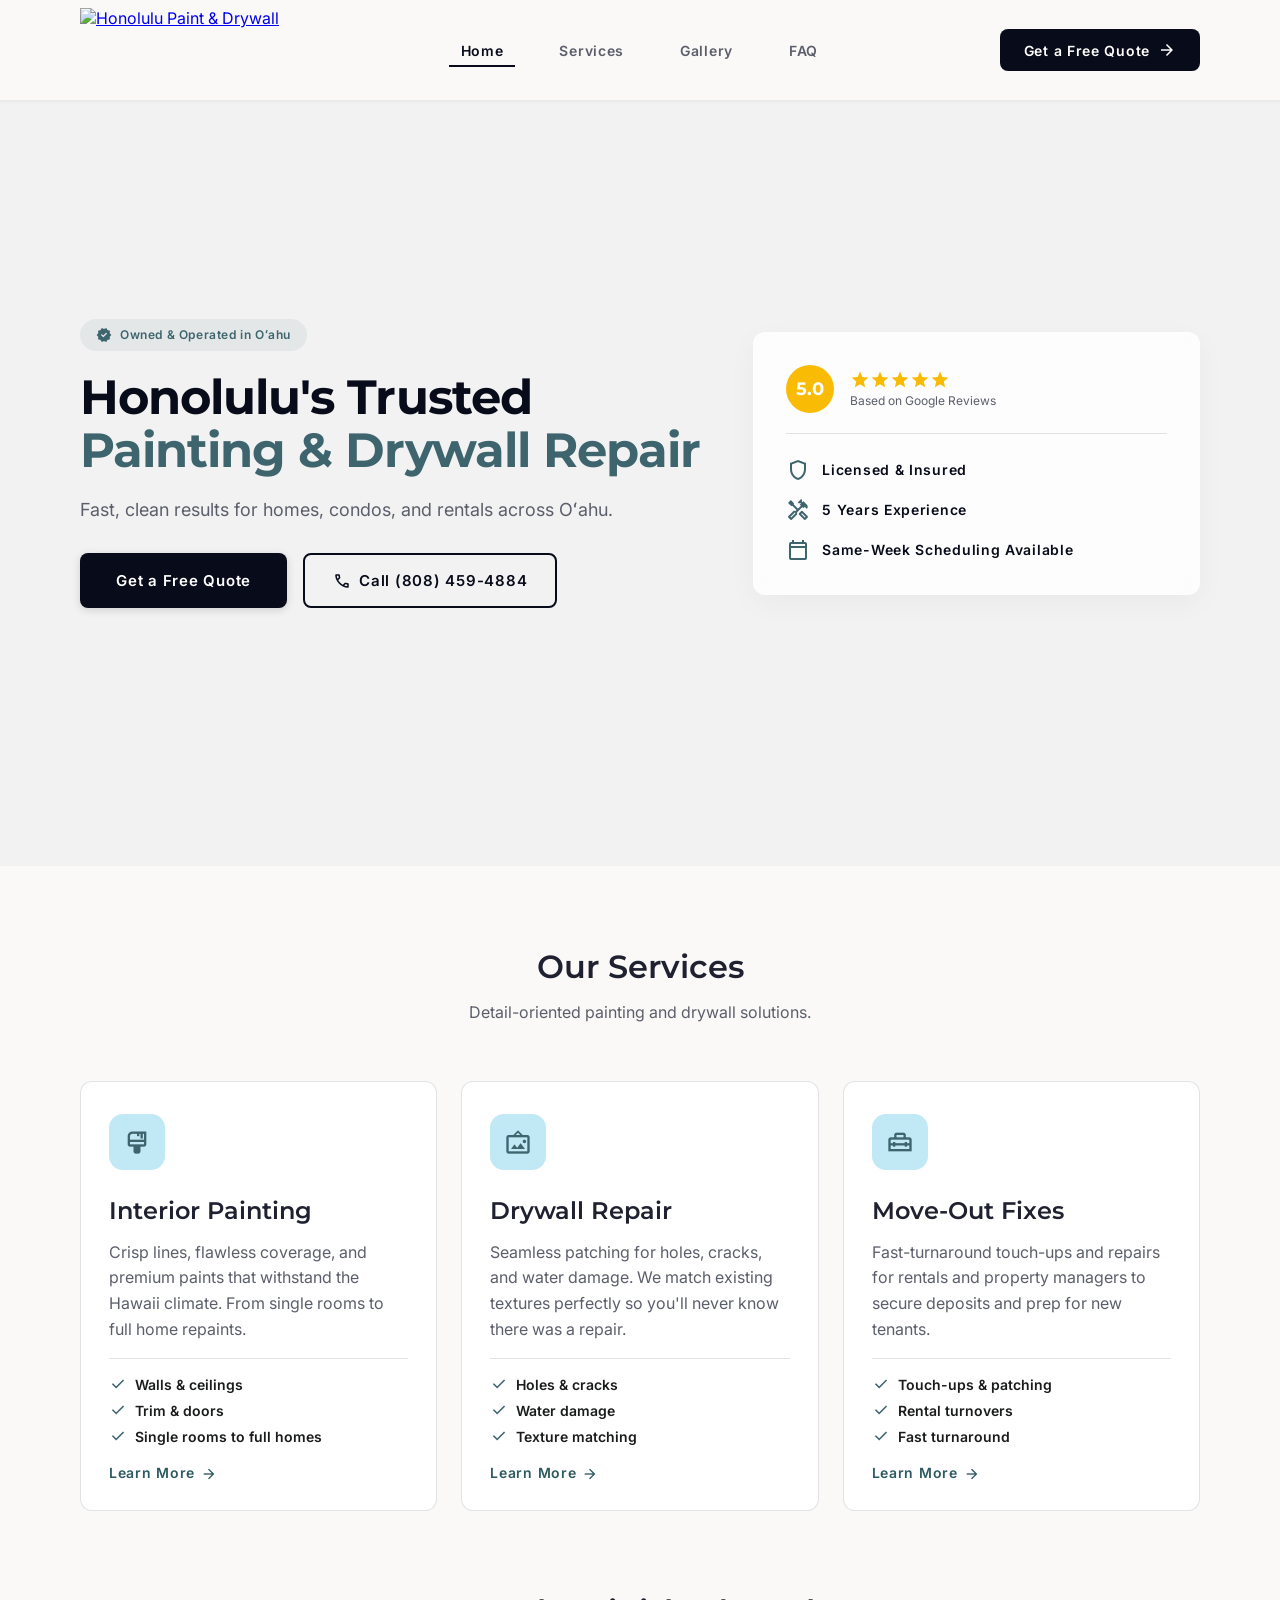
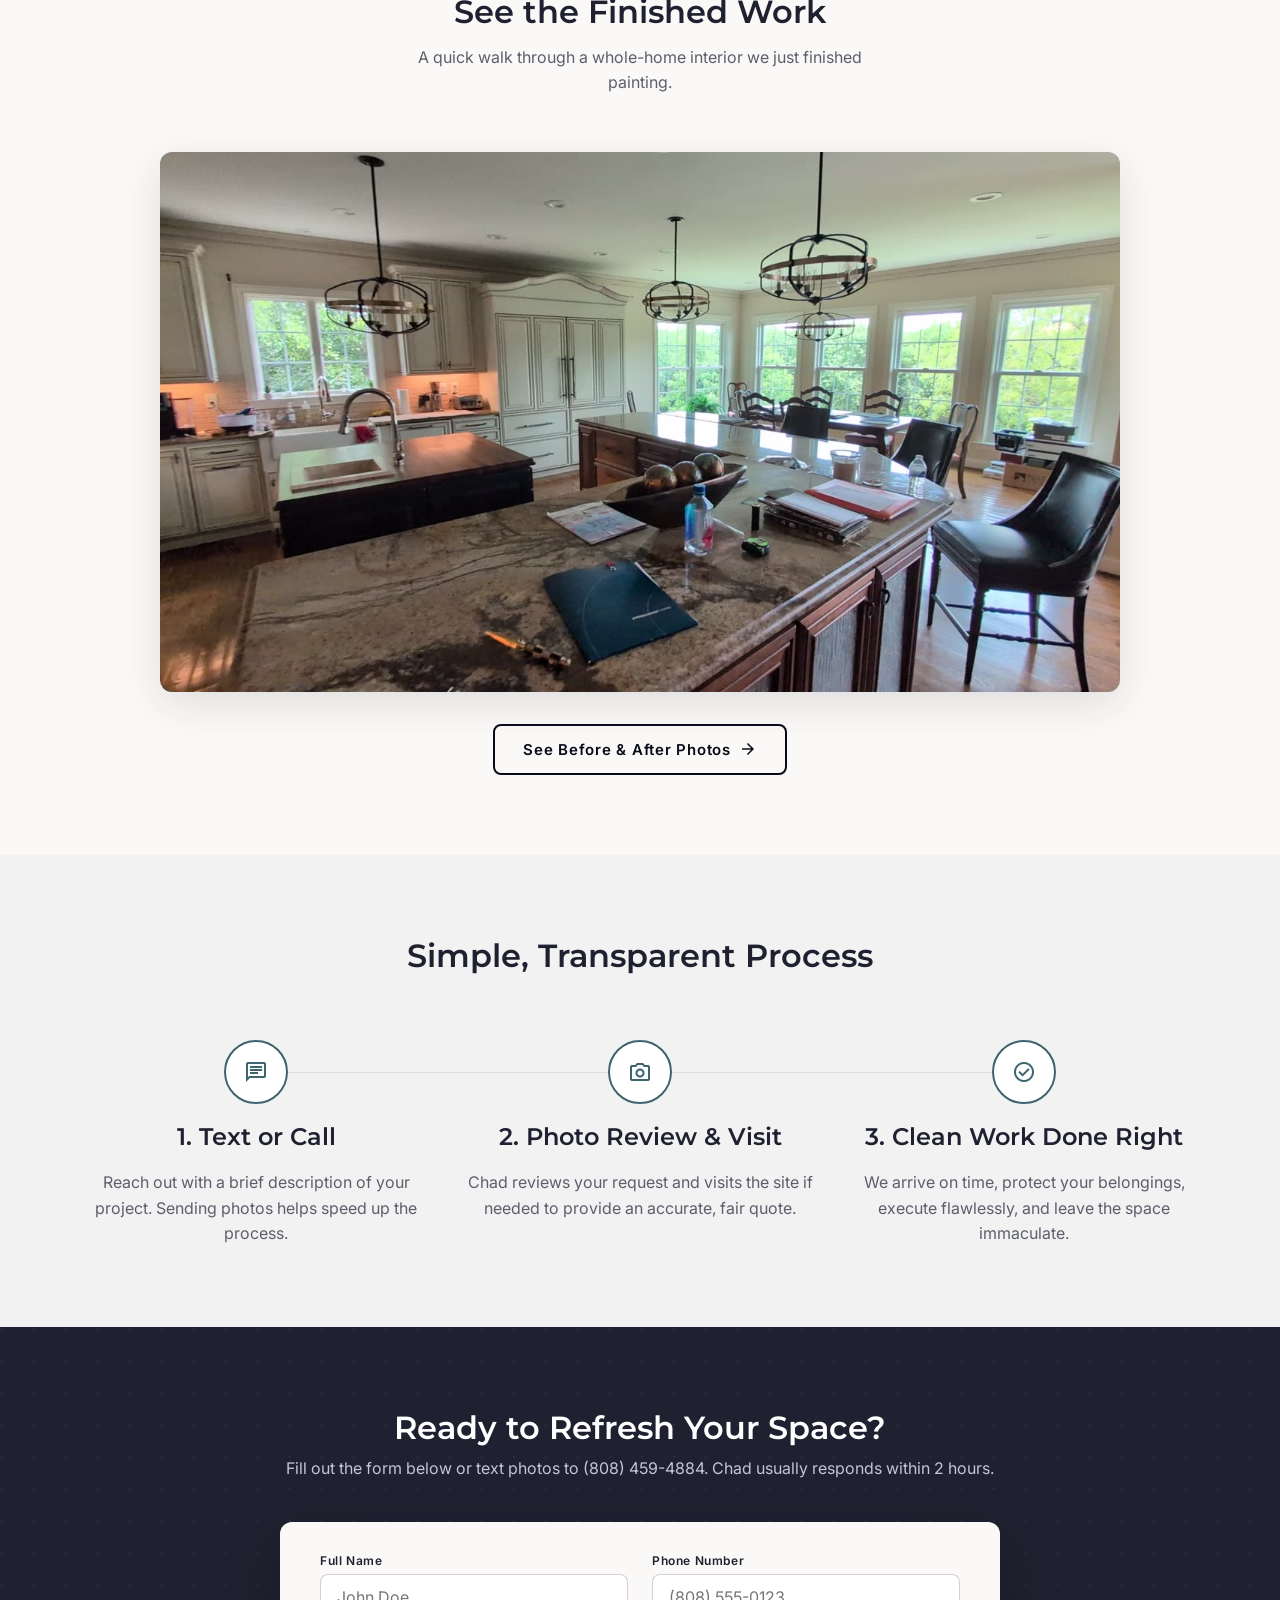
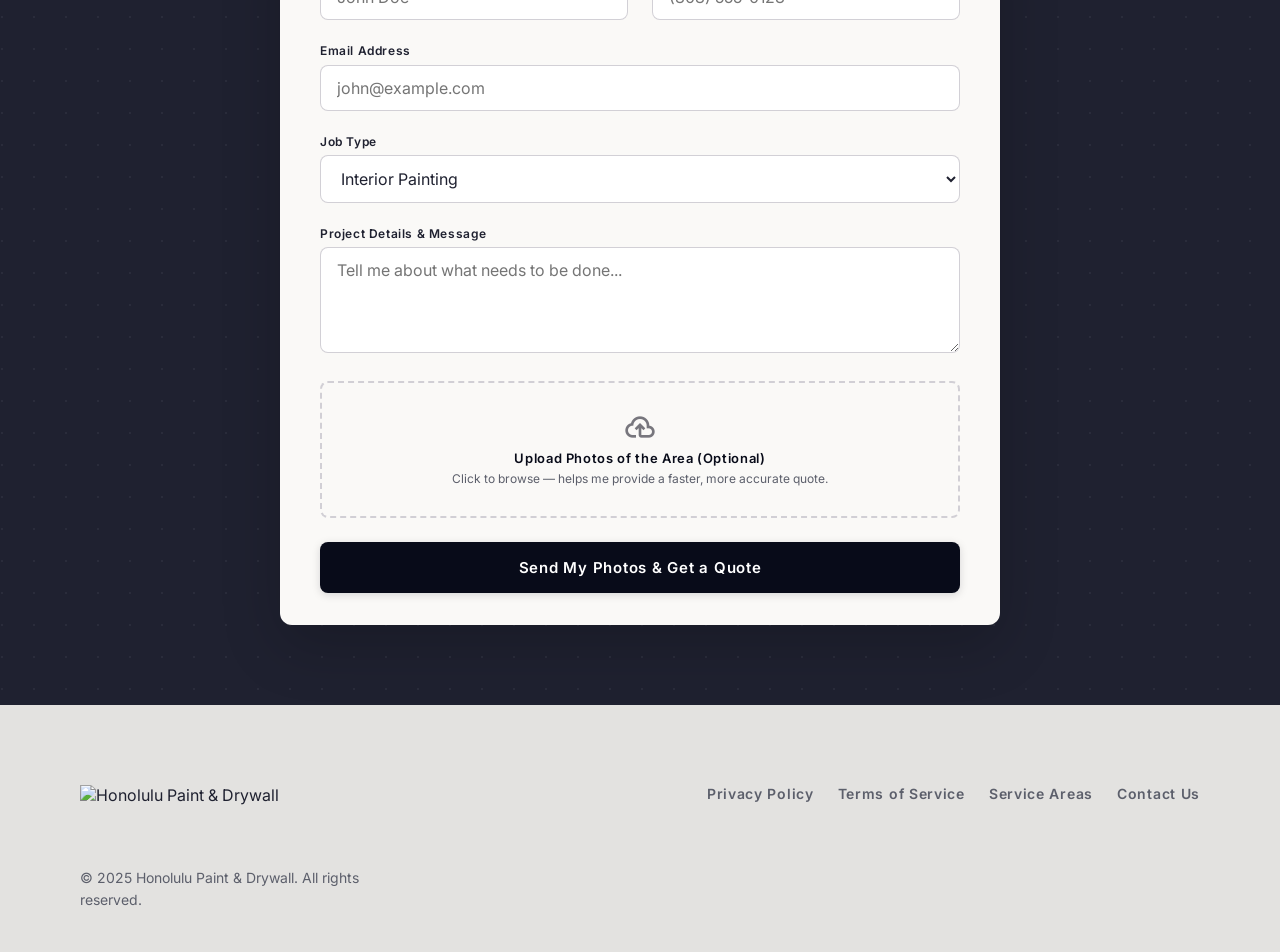
==== index.html @ e2a52655 "Redesign Services cards as icon cards with no photos Drop the photo area. Each card now leads with a" ====
<!DOCTYPE html>
<html lang="en">
<head>
  <meta charset="utf-8">
  <meta name="viewport" content="width=device-width, initial-scale=1.0">
  <title>Honolulu Paint &amp; Drywall – Oʻahu's Trusted Painter</title>
  <meta name="description" content="Fast, clean painting and drywall repair for homes, condos, and rentals across Oʻahu. Expert service by Chad Price.">
  <link rel="stylesheet" href="shared.css">
  <link rel="stylesheet" href="home.css">
  <link rel="preconnect" href="https://fonts.googleapis.com">
  <link rel="preconnect" href="https://fonts.gstatic.com" crossorigin>
  <link href="https://fonts.googleapis.com/css2?family=Inter:wght@400;600&family=Montserrat:wght@600;700&display=swap" rel="stylesheet">
  <link href="https://fonts.googleapis.com/css2?family=Material+Symbols+Outlined:wght,FILL@100..700,0..1&display=swap" rel="stylesheet">
</head>
<body>

<!-- NAV -->
<nav class="nav">
  <div class="nav-inner">
    <a href="index.html" class="nav-logo"><img src="https://lh3.googleusercontent.com/aida-public/[base64]" alt="Honolulu Paint & Drywall"></a>
    <div class="nav-links">
      <a href="index.html" class="active">Home</a>
      <a href="services.html">Services</a>
      <a href="gallery.html">Gallery</a>
      <a href="faq.html">FAQ</a>
    </div>
    <a href="#quote" class="nav-cta">Get a Free Quote <span class="material-symbols-outlined" style="font-size:18px">arrow_forward</span></a>
    <button class="nav-menu-btn" id="mobileMenuBtn" aria-label="Open menu">
      <span class="material-symbols-outlined">menu</span>
    </button>
  </div>
  <div class="mobile-menu" id="mobileMenu">
    <a href="index.html" class="active">Home</a>
    <a href="services.html">Services</a>
    <a href="gallery.html">Gallery</a>
    <a href="faq.html">FAQ</a>
    <a href="#quote" class="mobile-cta">Get a Free Quote</a>
  </div>
</nav>

<!-- HERO -->
<section class="hero" id="home">
  <div class="hero-bg">
    <div class="hero-img" style="background-image: url('https://lh3.googleusercontent.com/aida-public/[base64]');"></div>
    <div class="hero-overlay"></div>
  </div>
  <div class="container hero-inner">
    <div class="hero-content">
      <div class="hero-badge">
        <span class="material-symbols-outlined icon-fill" style="font-size:16px;color:var(--secondary)">verified</span>
        <span class="label-bold" style="font-size:12px;color:var(--secondary)">Owned &amp; Operated in Oʻahu</span>
      </div>
      <h1>Honolulu's Trusted <span style="color:var(--secondary)">Painting &amp; Drywall Repair</span></h1>
      <p class="hero-sub">Fast, clean results for homes, condos, and rentals across Oʻahu.</p>
      <div class="hero-actions">
        <a href="#quote" class="btn-primary" style="font-size:15px;padding:16px 36px">Get a Free Quote</a>
        <a href="tel:8084594884" class="btn-secondary" style="font-size:15px;padding:16px 28px">
          <span class="material-symbols-outlined" style="font-size:18px">call</span> Call (808) 459-4884
        </a>
      </div>
    </div>
    <div class="hero-trust-card">
      <div class="trust-rating">
        <div class="trust-score">5.0</div>
        <div>
          <div class="trust-stars">
            <span class="material-symbols-outlined icon-fill" style="font-size:20px;color:#FABB05">star</span>
            <span class="material-symbols-outlined icon-fill" style="font-size:20px;color:#FABB05">star</span>
            <span class="material-symbols-outlined icon-fill" style="font-size:20px;color:#FABB05">star</span>
            <span class="material-symbols-outlined icon-fill" style="font-size:20px;color:#FABB05">star</span>
            <span class="material-symbols-outlined icon-fill" style="font-size:20px;color:#FABB05">star</span>
          </div>
          <span class="caption" style="color:var(--text-muted)">Based on Google Reviews</span>
        </div>
      </div>
      <ul class="trust-list">
        <li><span class="material-symbols-outlined" style="color:var(--secondary)">shield</span> Licensed &amp; Insured</li>
        <li><span class="material-symbols-outlined" style="color:var(--secondary)">handyman</span> 5 Years Experience</li>
        <li><span class="material-symbols-outlined" style="color:var(--secondary)">calendar_today</span> Same-Week Scheduling Available</li>
      </ul>
    </div>
  </div>
</section>

<!-- MOBILE TRUST STRIP -->
<div class="trust-strip">
  <div class="trust-strip-item"><span class="material-symbols-outlined icon-fill" style="font-size:16px;color:#FABB05">star</span> 5-Star Reviews</div>
  <div class="trust-strip-item"><span class="material-symbols-outlined" style="font-size:16px">shield</span> Licensed &amp; Insured</div>
  <div class="trust-strip-item"><span class="material-symbols-outlined" style="font-size:16px">handyman</span> 5 Years Exp.</div>
  <div class="trust-strip-item"><span class="material-symbols-outlined" style="font-size:16px">calendar_today</span> Same-Week</div>
</div>

<!-- SERVICES -->
<section class="services-section" id="services">
  <div class="container">
    <div class="section-header">
      <h2 class="headline-md">Our Services</h2>
      <p class="body-md text-muted" style="max-width:480px;margin:0 auto">Detail-oriented painting and drywall solutions.</p>
    </div>
    <div class="services-grid">
      <div class="service-card">
        <div class="service-icon-badge"><span class="material-symbols-outlined" style="color:var(--secondary)">format_paint</span></div>
        <div class="service-body">
          <h3 class="headline-sm">Interior Painting</h3>
          <p class="body-md text-muted">Crisp lines, flawless coverage, and premium paints that withstand the Hawaii climate. From single rooms to full home repaints.</p>
          <ul class="service-list">
            <li><span class="material-symbols-outlined">check</span>Walls &amp; ceilings</li>
            <li><span class="material-symbols-outlined">check</span>Trim &amp; doors</li>
            <li><span class="material-symbols-outlined">check</span>Single rooms to full homes</li>
          </ul>
          <a href="services.html" class="service-link label-bold text-teal">Learn More <span class="material-symbols-outlined" style="font-size:16px">arrow_forward</span></a>
        </div>
      </div>
      <div class="service-card">
        <div class="service-icon-badge"><span class="material-symbols-outlined" style="color:var(--secondary)">wall_art</span></div>
        <div class="service-body">
          <h3 class="headline-sm">Drywall Repair</h3>
          <p class="body-md text-muted">Seamless patching for holes, cracks, and water damage. We match existing textures perfectly so you'll never know there was a repair.</p>
          <ul class="service-list">
            <li><span class="material-symbols-outlined">check</span>Holes &amp; cracks</li>
            <li><span class="material-symbols-outlined">check</span>Water damage</li>
            <li><span class="material-symbols-outlined">check</span>Texture matching</li>
          </ul>
          <a href="services.html" class="service-link label-bold text-teal">Learn More <span class="material-symbols-outlined" style="font-size:16px">arrow_forward</span></a>
        </div>
      </div>
      <div class="service-card">
        <div class="service-icon-badge"><span class="material-symbols-outlined" style="color:var(--secondary)">home_repair_service</span></div>
        <div class="service-body">
          <h3 class="headline-sm">Move-Out Fixes</h3>
          <p class="body-md text-muted">Fast-turnaround touch-ups and repairs for rentals and property managers to secure deposits and prep for new tenants.</p>
          <ul class="service-list">
            <li><span class="material-symbols-outlined">check</span>Touch-ups &amp; patching</li>
            <li><span class="material-symbols-outlined">check</span>Rental turnovers</li>
            <li><span class="material-symbols-outlined">check</span>Fast turnaround</li>
          </ul>
          <a href="services.html" class="service-link label-bold text-teal">Learn More <span class="material-symbols-outlined" style="font-size:16px">arrow_forward</span></a>
        </div>
      </div>
    </div>
  </div>
</section>

<!-- FINISHED WORK VIDEO -->
<section class="showcase-section">
  <div class="container">
    <div class="section-header">
      <h2 class="headline-md">See the Finished Work</h2>
      <p class="body-md text-muted" style="max-width:480px;margin:0 auto">A quick walk through a whole-home interior we just finished painting.</p>
    </div>
    <div class="showcase-video">
      <video src="videos/finished-interior.mp4" poster="videos/finished-interior-poster.jpg" autoplay muted loop playsinline preload="metadata" aria-label="Walkthrough of a finished interior paint job: kitchen, living room and coffered ceiling"></video>
    </div>
    <div class="showcase-cta">
      <a href="gallery.html" class="btn-secondary" style="font-size:15px;padding:14px 28px">See Before &amp; After Photos <span class="material-symbols-outlined" style="font-size:18px">arrow_forward</span></a>
    </div>
  </div>
</section>

<!-- HOW IT WORKS -->
<section class="process-section">
  <div class="container">
    <h2 class="headline-md" style="text-align:center;margin-bottom:64px">Simple, Transparent Process</h2>
    <div class="process-grid">
      <div class="process-line"></div>
      <div class="process-step">
        <div class="process-icon"><span class="material-symbols-outlined" style="font-size:24px">chat</span></div>
        <h3 class="headline-sm">1. Text or Call</h3>
        <p class="body-md text-muted">Reach out with a brief description of your project. Sending photos helps speed up the process.</p>
      </div>
      <div class="process-step">
        <div class="process-icon"><span class="material-symbols-outlined" style="font-size:24px">photo_camera</span></div>
        <h3 class="headline-sm">2. Photo Review &amp; Visit</h3>
        <p class="body-md text-muted">Chad reviews your request and visits the site if needed to provide an accurate, fair quote.</p>
      </div>
      <div class="process-step">
        <div class="process-icon"><span class="material-symbols-outlined" style="font-size:24px">check_circle</span></div>
        <h3 class="headline-sm">3. Clean Work Done Right</h3>
        <p class="body-md text-muted">We arrive on time, protect your belongings, execute flawlessly, and leave the space immaculate.</p>
      </div>
    </div>
  </div>
</section>


<!-- QUOTE FORM -->
<section class="quote-section" id="quote">
  <div class="quote-bg-dots"></div>
  <div class="container quote-inner">
    <div class="quote-header">
      <h2 class="headline-md" style="color:#fff">Ready to Refresh Your Space?</h2>
      <p class="body-md" style="color:var(--primary-fixed-dim);margin-top:8px">Fill out the form below or text photos to (808) 459-4884. Chad usually responds within 2 hours.</p>
    </div>
    <form class="quote-form">
      <div class="form-grid">
        <div class="form-field">
          <label class="label-bold" style="font-size:12px;color:var(--text-main);display:block;margin-bottom:6px">Full Name</label>
          <input type="text" placeholder="John Doe" class="form-input">
        </div>
        <div class="form-field">
          <label class="label-bold" style="font-size:12px;color:var(--text-main);display:block;margin-bottom:6px">Phone Number</label>
          <input type="tel" placeholder="(808) 555-0123" class="form-input">
        </div>
        <div class="form-field full-width">
          <label class="label-bold" style="font-size:12px;color:var(--text-main);display:block;margin-bottom:6px">Email Address</label>
          <input type="email" placeholder="john@example.com" class="form-input">
        </div>
        <div class="form-field full-width">
          <label class="label-bold" style="font-size:12px;color:var(--text-main);display:block;margin-bottom:6px">Job Type</label>
          <select class="form-input">
            <option>Interior Painting</option>
            <option>Drywall Repair</option>
            <option>Move-Out Touch Ups</option>
            <option>Other / Combination</option>
          </select>
        </div>
        <div class="form-field full-width">
          <label class="label-bold" style="font-size:12px;color:var(--text-main);display:block;margin-bottom:6px">Project Details &amp; Message</label>
          <textarea class="form-input" rows="4" placeholder="Tell me about what needs to be done..."></textarea>
        </div>
        <div class="form-field full-width upload-zone" id="uploadZone" onclick="document.getElementById('photoUpload').click()" style="cursor:pointer">
          <input type="file" id="photoUpload" name="photos" multiple accept="image/*" style="display:none" onchange="updateUploadLabel(this)">
          <span class="material-symbols-outlined" style="font-size:32px;color:var(--outline);display:block;margin-bottom:8px">cloud_upload</span>
          <span class="label-bold" style="font-size:13px;color:var(--primary);display:block" id="uploadLabel">Upload Photos of the Area (Optional)</span>
          <span class="caption text-muted" style="display:block;margin-top:4px">Click to browse — helps me provide a faster, more accurate quote.</span>
        </div>
        <div class="form-field full-width">
          <button type="submit" class="btn-primary" style="width:100%;justify-content:center;padding:16px;font-size:15px">
            Send My Photos &amp; Get a Quote
          </button>
        </div>
      </div>
    </form>
  </div>
</section>

<!-- FOOTER -->
<footer class="footer">
  <div class="footer-inner">
    <div class="footer-brand">
      <img src="https://lh3.googleusercontent.com/aida-public/[base64]" alt="Honolulu Paint & Drywall">
      <p class="footer-copy">© 2025 Honolulu Paint &amp; Drywall. All rights reserved.</p>
    </div>
    <div class="footer-links">
      <a href="#">Privacy Policy</a>
      <a href="#">Terms of Service</a>
      <a href="#">Service Areas</a>
      <a href="faq.html">Contact Us</a>
    </div>
  </div>
</footer>

<!-- MOBILE BOTTOM NAV -->
<nav class="mobile-bottom-nav">
  <a href="index.html" class="mobile-nav-item active">
    <span class="material-symbols-outlined icon-fill">home</span>
    <span>Home</span>
  </a>
  <a href="tel:8084594884" class="mobile-nav-item">
    <span class="material-symbols-outlined">call</span>
    <span>Call Now</span>
  </a>
  <a href="#quote" class="mobile-nav-item">
    <span class="material-symbols-outlined">request_quote</span>
    <span>Quote</span>
  </a>
  <a href="services.html" class="mobile-nav-item">
    <span class="material-symbols-outlined">menu</span>
    <span>Menu</span>
  </a>
</nav>
<div style="height:64px;display:none" class="mobile-spacer"></div>

<script src="nav.js"></script>
<script>
  if (window.innerWidth < 768) {
    document.querySelector('.mobile-spacer').style.display = 'block';
  }

  function updateUploadLabel(input) {
    const label = document.getElementById('uploadLabel');
    if (input.files.length === 1) {
      label.textContent = input.files[0].name;
    } else if (input.files.length > 1) {
      label.textContent = input.files.length + ' photos selected';
    }
  }

  document.querySelector('.quote-form').addEventListener('submit', function(e) {
    e.preventDefault();
    const name = this.querySelector('input[type="text"]').value.trim();
    if (!name) {
      this.querySelector('input[type="text"]').focus();
      return;
    }
    this.innerHTML = '<div style="text-align:center;padding:48px 24px"><span class="material-symbols-outlined icon-fill" style="font-size:56px;color:var(--secondary)">check_circle</span><h3 class="headline-sm" style="margin:20px 0 10px">Request Received!</h3><p class="body-md text-muted">Thanks ' + name.split(' ')[0] + '! Chad will reach out within 2 hours. You can also text photos to <strong>(808) 459-4884</strong> for a faster response.</p></div>';
  });
</script>
</body>
</html>
---- shared.css ----
/* ===== SHARED STYLES - Honolulu Paint & Drywall ===== */
@import url('https://fonts.googleapis.com/css2?family=Inter:wght@400;600&family=Montserrat:wght@600;700&display=swap');
@import url('https://fonts.googleapis.com/css2?family=Material+Symbols+Outlined:wght,FILL@100..700,0..1&display=swap');

:root {
  --primary: #080b19;
  --on-primary: #ffffff;
  --primary-container: #1f2130;
  --on-primary-container: #87889b;
  --inverse-primary: #c4c5d9;
  --primary-fixed: #e1e1f6;
  --primary-fixed-dim: #c4c5d9;
  --on-primary-fixed: #191b29;
  --on-primary-fixed-variant: #444656;

  --secondary: #3e646e;
  --on-secondary: #ffffff;
  --secondary-container: #c1e9f5;
  --on-secondary-container: #446a74;
  --secondary-fixed: #c1e9f5;
  --secondary-fixed-dim: #a5cdd8;
  --on-secondary-fixed: #001f26;
  --on-secondary-fixed-variant: #254c55;

  --tertiary: #110b00;
  --on-tertiary: #ffffff;
  --tertiary-container: #29210c;
  --on-tertiary-container: #95886c;
  --tertiary-fixed: #f1e1c0;
  --tertiary-fixed-dim: #d4c5a6;
  --on-tertiary-fixed: #221b07;
  --on-tertiary-fixed-variant: #50462e;

  --surface: #faf9f7;
  --surface-dim: #dadad8;
  --surface-bright: #faf9f7;
  --surface-container-lowest: #ffffff;
  --surface-container-low: #f4f3f1;
  --surface-container: #efeeec;
  --surface-container-high: #e9e8e6;
  --surface-container-highest: #e3e2e0;
  --surface-variant: #e3e2e0;
  --surface-warm: #F2F2F2;
  --surface-tint: #5c5d6f;
  --on-surface: #1a1c1b;
  --on-surface-variant: #46464c;
  --inverse-surface: #2f3130;
  --inverse-on-surface: #f1f1ef;

  --background: #faf9f7;
  --on-background: #1a1c1b;

  --outline: #77767d;
  --outline-variant: #c7c5cc;

  --error: #ba1a1a;
  --on-error: #ffffff;
  --error-container: #ffdad6;
  --on-error-container: #93000a;

  --accent-teal: #2D5A61;
  --text-main: #1F2130;
  --text-muted: #5C5F6B;

  /* Spacing */
  --margin-desktop: 40px;
  --margin-mobile: 16px;
  --container-max: 1200px;
  --gutter: 24px;
  --section-gap: 80px;
  --base: 8px;

  /* Border radius */
  --radius-sm: 0.125rem;
  --radius: 0.25rem;
  --radius-lg: 0.5rem;
  --radius-xl: 0.75rem;
}

* { box-sizing: border-box; margin: 0; padding: 0; }

body {
  font-family: 'Inter', sans-serif;
  background: var(--surface);
  color: var(--text-main);
  -webkit-font-smoothing: antialiased;
  overflow-x: hidden;
}

.material-symbols-outlined {
  font-family: 'Material Symbols Outlined';
  font-weight: normal;
  font-style: normal;
  font-size: 24px;
  line-height: 1;
  letter-spacing: normal;
  text-transform: none;
  display: inline-block;
  white-space: nowrap;
  word-wrap: normal;
  direction: ltr;
  font-variation-settings: 'FILL' 0, 'wght' 400, 'GRAD' 0, 'opsz' 24;
  -webkit-font-smoothing: antialiased;
}
.icon-fill { font-variation-settings: 'FILL' 1, 'wght' 400, 'GRAD' 0, 'opsz' 24; }

/* Typography */
.display-lg { font-family: 'Montserrat', sans-serif; font-size: 48px; font-weight: 700; line-height: 1.1; letter-spacing: -0.02em; }
.display-lg-mobile { font-family: 'Montserrat', sans-serif; font-size: 36px; font-weight: 700; line-height: 1.2; letter-spacing: -0.02em; }
.headline-md { font-family: 'Montserrat', sans-serif; font-size: 32px; font-weight: 600; line-height: 1.3; }
.headline-sm { font-family: 'Montserrat', sans-serif; font-size: 24px; font-weight: 600; line-height: 1.4; }
.body-lg { font-family: 'Inter', sans-serif; font-size: 18px; font-weight: 400; line-height: 1.6; }
.body-md { font-family: 'Inter', sans-serif; font-size: 16px; font-weight: 400; line-height: 1.6; }
.label-bold { font-family: 'Inter', sans-serif; font-size: 14px; font-weight: 600; line-height: 1.2; letter-spacing: 0.05em; }
.caption { font-family: 'Inter', sans-serif; font-size: 12px; font-weight: 400; line-height: 1.4; }

/* Layout */
.container { max-width: var(--container-max); margin: 0 auto; padding: 0 var(--margin-desktop); }
@media (max-width: 768px) { .container { padding: 0 var(--margin-mobile); } }

/* ===== NAVIGATION ===== */
.nav {
  background: rgba(250,249,247,0.95);
  backdrop-filter: blur(12px);
  -webkit-backdrop-filter: blur(12px);
  position: sticky;
  top: 0;
  width: 100%;
  border-bottom: 1px solid rgba(199,197,204,0.3);
  box-shadow: 0 1px 3px rgba(0,0,0,0.05);
  z-index: 50;
}
.nav-inner {
  display: flex;
  justify-content: space-between;
  align-items: center;
  max-width: var(--container-max);
  margin: 0 auto;
  padding: 0 var(--margin-desktop);
  height: 100px;
}
.nav-logo img { height: 84px; width: auto; object-fit: contain; display: block; }
.nav-links { display: flex; gap: 32px; align-items: center; }
.nav-links a {
  font-family: 'Inter', sans-serif; font-size: 14px; font-weight: 600;
  letter-spacing: 0.05em; text-decoration: none; color: var(--text-muted);
  padding: 8px 12px; transition: color 0.2s;
}
.nav-links a:hover { color: var(--primary); }
.nav-links a.active { color: var(--primary); border-bottom: 2px solid var(--primary); padding-bottom: 6px; }
.nav-cta {
  display: inline-flex; align-items: center; gap: 8px;
  background: var(--primary); color: var(--on-primary);
  font-family: 'Inter', sans-serif; font-size: 14px; font-weight: 600;
  letter-spacing: 0.05em; padding: 12px 24px; border-radius: var(--radius-lg);
  text-decoration: none; border: none; cursor: pointer; transition: opacity 0.2s;
}
.nav-cta:hover { opacity: 0.9; }
.nav-menu-btn { display: none; background: none; border: none; cursor: pointer; color: var(--primary); }
@media (max-width: 768px) {
  .nav-inner { padding: 0 var(--margin-mobile); }
  .nav-links { display: none; }
  .nav-cta { display: none; }
  .nav-menu-btn { display: block; }
}
.mobile-menu {
  display: none; flex-direction: column;
  background: var(--surface); border-top: 1px solid rgba(199,197,204,0.3);
  padding: 16px var(--margin-mobile);
}
.mobile-menu.open { display: flex; }
.mobile-menu a {
  font-family: 'Inter', sans-serif; font-size: 14px; font-weight: 600;
  letter-spacing: 0.05em; text-decoration: none; color: var(--text-muted);
  padding: 12px 0; border-bottom: 1px solid rgba(199,197,204,0.2);
}
.mobile-menu a.active { color: var(--primary); border-left: 4px solid var(--primary); padding-left: 12px; background: var(--surface-container-low); }
.mobile-menu .mobile-cta {
  margin-top: 16px; background: var(--primary); color: var(--on-primary);
  text-align: center; padding: 14px; border-radius: var(--radius-lg); font-weight: 600;
}

/* ===== FOOTER ===== */
.footer { background: var(--surface-container-highest); padding: var(--section-gap) 0 40px; }
.footer-inner {
  max-width: var(--container-max); margin: 0 auto;
  padding: 0 var(--margin-desktop);
  display: flex; justify-content: space-between; align-items: flex-start;
  gap: var(--gutter); flex-wrap: wrap;
}
.footer-brand img { height: 70px; object-fit: contain; display: block; margin-bottom: 12px; }
.footer-copy { font-family: 'Inter', sans-serif; font-size: 14px; color: var(--text-muted); max-width: 320px; line-height: 1.6; }
.footer-links { display: flex; flex-wrap: wrap; gap: 24px; align-items: center; }
.footer-links a {
  font-family: 'Inter', sans-serif; font-size: 14px; font-weight: 600;
  letter-spacing: 0.05em; color: var(--text-muted); text-decoration: none; transition: color 0.2s;
}
.footer-links a:hover { color: var(--primary); }
@media (max-width: 768px) {
  .footer-inner { flex-direction: column; align-items: center; padding: 0 var(--margin-mobile); text-align: center; }
  .footer-links { justify-content: center; }
}

/* ===== BUTTONS ===== */
.btn-primary {
  display: inline-flex; align-items: center; gap: 8px;
  background: var(--primary); color: var(--on-primary);
  font-family: 'Inter', sans-serif; font-size: 14px; font-weight: 600;
  letter-spacing: 0.05em; padding: 14px 32px; border-radius: var(--radius-lg);
  text-decoration: none; border: none; cursor: pointer; transition: opacity 0.2s;
  box-shadow: 0 2px 8px rgba(8,11,25,0.15);
}
.btn-primary:hover { opacity: 0.9; }
.btn-secondary {
  display: inline-flex; align-items: center; gap: 8px;
  background: transparent; color: var(--primary);
  font-family: 'Inter', sans-serif; font-size: 14px; font-weight: 600;
  letter-spacing: 0.05em; padding: 14px 32px; border-radius: var(--radius-lg);
  text-decoration: none; border: 2px solid var(--primary); cursor: pointer; transition: background 0.2s;
}
.btn-secondary:hover { background: rgba(8,11,25,0.05); }

/* Utilities */
.text-primary { color: var(--primary); }
.text-muted { color: var(--text-muted); }
.text-teal { color: var(--accent-teal); }
.text-white { color: #fff; }
---- home.css ----
/* ===== HOME PAGE STYLES ===== */

/* Hero */
.hero {
  position: relative;
  min-height: 85vh;
  display: flex;
  align-items: center;
  background: var(--surface-warm);
  overflow: hidden;
  padding: 40px 0 var(--section-gap);
}
.hero-bg { position: absolute; inset: 0; z-index: 0; }
.hero-img {
  width: 100%; height: 100%;
  background-size: cover; background-position: center;
  opacity: 0.4;
}
.hero-overlay {
  position: absolute; inset: 0;
  background: linear-gradient(to right, rgba(242,242,242,0.92) 40%, rgba(242,242,242,0.7) 65%, transparent 100%);
}
.hero-inner {
  position: relative; z-index: 1;
  display: grid;
  grid-template-columns: 7fr 5fr;
  gap: 48px;
  align-items: center;
}
.hero-content { display: flex; flex-direction: column; gap: 20px; }
.hero-badge {
  display: inline-flex; align-items: center; gap: 8px;
  background: rgba(62,100,110,0.08);
  padding: 8px 16px; border-radius: 999px;
  width: fit-content;
}
.hero-content h1 {
  font-family: 'Montserrat', sans-serif;
  font-size: 48px; font-weight: 700;
  line-height: 1.1; letter-spacing: -0.02em;
  color: var(--primary);
}
.hero-sub { font-size: 18px; color: var(--text-muted); max-width: 540px; line-height: 1.6; }
.hero-actions { display: flex; gap: 16px; flex-wrap: wrap; margin-top: 8px; }

.hero-trust-card {
  background: rgba(255,255,255,0.8);
  backdrop-filter: blur(12px);
  -webkit-backdrop-filter: blur(12px);
  border: 1px solid rgba(255,255,255,0.3);
  border-radius: var(--radius-xl);
  padding: 32px;
  box-shadow: 0 8px 30px rgba(0,0,0,0.04);
  display: flex; flex-direction: column; gap: 24px;
}
.trust-rating {
  display: flex; align-items: center; gap: 16px;
  padding-bottom: 20px;
  border-bottom: 1px solid rgba(199,197,204,0.5);
}
.trust-score {
  width: 48px; height: 48px;
  background: #FABB05;
  border-radius: 50%;
  display: flex; align-items: center; justify-content: center;
  color: #fff; font-weight: 700; font-size: 18px;
  font-family: 'Montserrat', sans-serif;
  flex-shrink: 0;
}
.trust-stars { display: flex; }
.trust-list { list-style: none; display: flex; flex-direction: column; gap: 16px; }
.trust-list li {
  display: flex; align-items: center; gap: 12px;
  font-family: 'Inter', sans-serif; font-size: 14px; font-weight: 600;
  letter-spacing: 0.05em; color: var(--primary);
}

/* Trust Strip (mobile) */
.trust-strip {
  display: none;
  background: var(--primary); color: var(--on-primary);
  padding: 14px var(--margin-mobile);
  overflow-x: auto; gap: 32px;
  white-space: nowrap;
}
.trust-strip-item {
  display: inline-flex; align-items: center; gap: 8px;
  font-family: 'Inter', sans-serif; font-size: 12px; font-weight: 600;
  letter-spacing: 0.05em; flex-shrink: 0;
}

/* Services */
.services-section { padding: var(--section-gap) 0; background: var(--surface); }
.section-header { text-align: center; margin-bottom: 56px; }
.section-header h2 { margin-bottom: 12px; }
.services-grid {
  display: grid;
  grid-template-columns: repeat(3, 1fr);
  gap: var(--gutter);
}
.service-card {
  background: var(--surface-container-lowest);
  border: 1px solid rgba(199,197,204,0.5);
  border-radius: var(--radius-xl);
  overflow: hidden;
  display: flex; flex-direction: column;
  padding: 32px 28px 28px;
  transition: box-shadow 0.3s, border-color 0.3s, transform 0.3s;
  position: relative;
}
.service-card::before {
  content: ''; position: absolute; top: 0; left: 0; right: 0; height: 4px;
  background: var(--secondary);
  transform: scaleX(0); transform-origin: left;
  transition: transform 0.35s;
}
.service-card:hover {
  box-shadow: 0 8px 28px rgba(8,11,25,0.08);
  border-color: rgba(8,11,25,0.15);
  transform: translateY(-2px);
}
.service-card:hover::before { transform: scaleX(1); }
.service-icon-badge {
  width: 56px; height: 56px;
  background: var(--secondary-container);
  border-radius: 14px;
  display: flex; align-items: center; justify-content: center;
}
.service-icon-badge .material-symbols-outlined { font-size: 28px; }
.service-body { padding-top: 24px; display: flex; flex-direction: column; flex-grow: 1; gap: 12px; }
.service-list {
  list-style: none; margin: 4px 0 0; padding: 16px 0 0;
  border-top: 1px solid rgba(199,197,204,0.5);
  display: flex; flex-direction: column; gap: 8px;
}
.service-list li {
  display: flex; align-items: center; gap: 8px;
  font-family: 'Inter', sans-serif; font-size: 14px; font-weight: 600;
  color: var(--on-surface);
}
.service-list .material-symbols-outlined { font-size: 18px; color: var(--secondary); }
.service-link {
  display: inline-flex; align-items: center; gap: 6px;
  text-decoration: none; margin-top: auto; padding-top: 8px;
  transition: color 0.2s;
}
.service-link:hover { color: var(--primary); }

/* Process */
.process-section { padding: var(--section-gap) 0; background: var(--surface-warm); }
.process-grid {
  display: grid;
  grid-template-columns: repeat(3, 1fr);
  gap: 32px;
  position: relative;
}
.process-line {
  display: none;
  position: absolute;
  top: 32px; left: 16%; right: 16%;
  height: 1px; background: rgba(199,197,204,0.5);
  z-index: 0;
}
.process-step {
  display: flex; flex-direction: column; align-items: center;
  text-align: center; gap: 16px;
  position: relative; z-index: 1;
}
.process-icon {
  width: 64px; height: 64px;
  background: var(--surface-container-lowest);
  border: 2px solid var(--secondary);
  color: var(--secondary);
  border-radius: 50%;
  display: flex; align-items: center; justify-content: center;
  transition: background 0.2s, color 0.2s;
}
.process-step:hover .process-icon {
  background: var(--secondary); color: #fff;
}

/* About */
.about-section { padding: var(--section-gap) 0; background: var(--surface); }
.about-card {
  background: var(--surface-container-low);
  border-radius: 20px;
  overflow: hidden;
  box-shadow: 0 2px 12px rgba(8,11,25,0.04);
  display: flex;
}
.about-img { width: 40%; flex-shrink: 0; }
.about-img img { width: 100%; height: 100%; object-fit: cover; object-position: top; display: block; }
.about-body { padding: 48px 56px; display: flex; flex-direction: column; justify-content: center; }
.about-eyebrow {
  display: inline-block;
  background: rgba(62,100,110,0.1);
  color: var(--secondary);
  padding: 4px 12px; border-radius: var(--radius);
  font-size: 12px;
}

/* Quote Section */
.quote-section {
  padding: var(--section-gap) 0;
  background: var(--primary-container);
  position: relative; overflow: hidden;
}
.quote-bg-dots {
  position: absolute; inset: 0;
  background-image: radial-gradient(circle at 2px 2px, rgba(255,255,255,0.05) 1px, transparent 0);
  background-size: 32px 32px;
  pointer-events: none;
}
.quote-inner { position: relative; z-index: 1; max-width: 800px; margin: 0 auto; }
.quote-header { text-align: center; margin-bottom: 40px; }
.quote-form {
  background: var(--surface);
  border-radius: var(--radius-xl);
  padding: 32px 40px;
  box-shadow: 0 20px 60px rgba(0,0,0,0.2);
}
.form-grid {
  display: grid;
  grid-template-columns: 1fr 1fr;
  gap: 24px;
}
.form-field.full-width { grid-column: 1 / -1; }
.form-input {
  width: 100%;
  font-family: 'Inter', sans-serif; font-size: 16px;
  background: var(--surface-container-lowest);
  border: 1px solid rgba(199,197,204,0.8);
  border-radius: var(--radius-lg);
  padding: 12px 16px;
  outline: none;
  transition: border-color 0.2s, box-shadow 0.2s;
  color: var(--text-main);
}
.form-input:focus {
  border-color: var(--secondary);
  box-shadow: 0 0 0 3px rgba(62,100,110,0.12);
}
.upload-zone {
  border: 2px dashed rgba(199,197,204,0.8);
  border-radius: var(--radius-lg);
  padding: 28px;
  text-align: center;
  cursor: pointer;
  transition: background 0.2s;
}
.upload-zone:hover { background: var(--surface-warm); }

/* Mobile Bottom Nav */
.mobile-bottom-nav {
  display: none;
  position: fixed; bottom: 0; left: 0; right: 0;
  z-index: 50;
  background: var(--surface);
  border-top: 1px solid rgba(199,197,204,0.5);
  box-shadow: 0 -4px 10px rgba(31,33,48,0.05);
}
.mobile-nav-item {
  display: flex; flex-direction: column; align-items: center; justify-content: center;
  flex: 1; padding: 10px 0; gap: 2px;
  text-decoration: none;
  font-family: 'Inter', sans-serif; font-size: 11px; font-weight: 400;
  color: var(--on-surface-variant);
  transition: color 0.15s, background 0.15s;
}
.mobile-nav-item.active { color: var(--primary); font-weight: 600; }
.mobile-nav-item:active { background: var(--surface-container-high); }

/* Finished work video */
.showcase-section { padding: 0 0 var(--section-gap); background: var(--surface); }
.showcase-video {
  max-width: 960px; margin: 0 auto;
  border-radius: var(--radius-xl, 16px);
  overflow: hidden;
  box-shadow: 0 12px 40px rgba(31,33,48,0.12);
  background: var(--surface-container);
  aspect-ratio: 16 / 9;
}
.showcase-video video { width: 100%; height: 100%; object-fit: cover; display: block; }
.showcase-cta { display: flex; justify-content: center; margin-top: 32px; }

/* Responsive */
@media (max-width: 1024px) {
  .hero-inner { grid-template-columns: 1fr; }
  .hero-trust-card { display: none; }
  .hero-content h1 { font-size: 36px; }
  .hero-overlay { background: linear-gradient(to bottom, rgba(242,242,242,0.92), rgba(242,242,242,0.85)); }
  .services-grid { grid-template-columns: 1fr; }
  .process-grid { grid-template-columns: 1fr; }
  .about-card { flex-direction: column; }
  .about-img { width: 100%; height: 300px; }
  .about-body { padding: 32px 24px; }
}
@media (max-width: 768px) {
  .hero { min-height: auto; padding: 48px 0 56px; }
  .hero-actions { flex-direction: column; }
  .hero-actions a { justify-content: center; }
  .trust-strip { display: flex; }
  .form-grid { grid-template-columns: 1fr; }
  .quote-form { padding: 24px 20px; }
  .mobile-bottom-nav { display: flex; }
  .process-line { display: block; }
  .process-grid { grid-template-columns: repeat(3,1fr); }
}
@media (min-width: 1025px) {
  .process-line { display: block; }
}
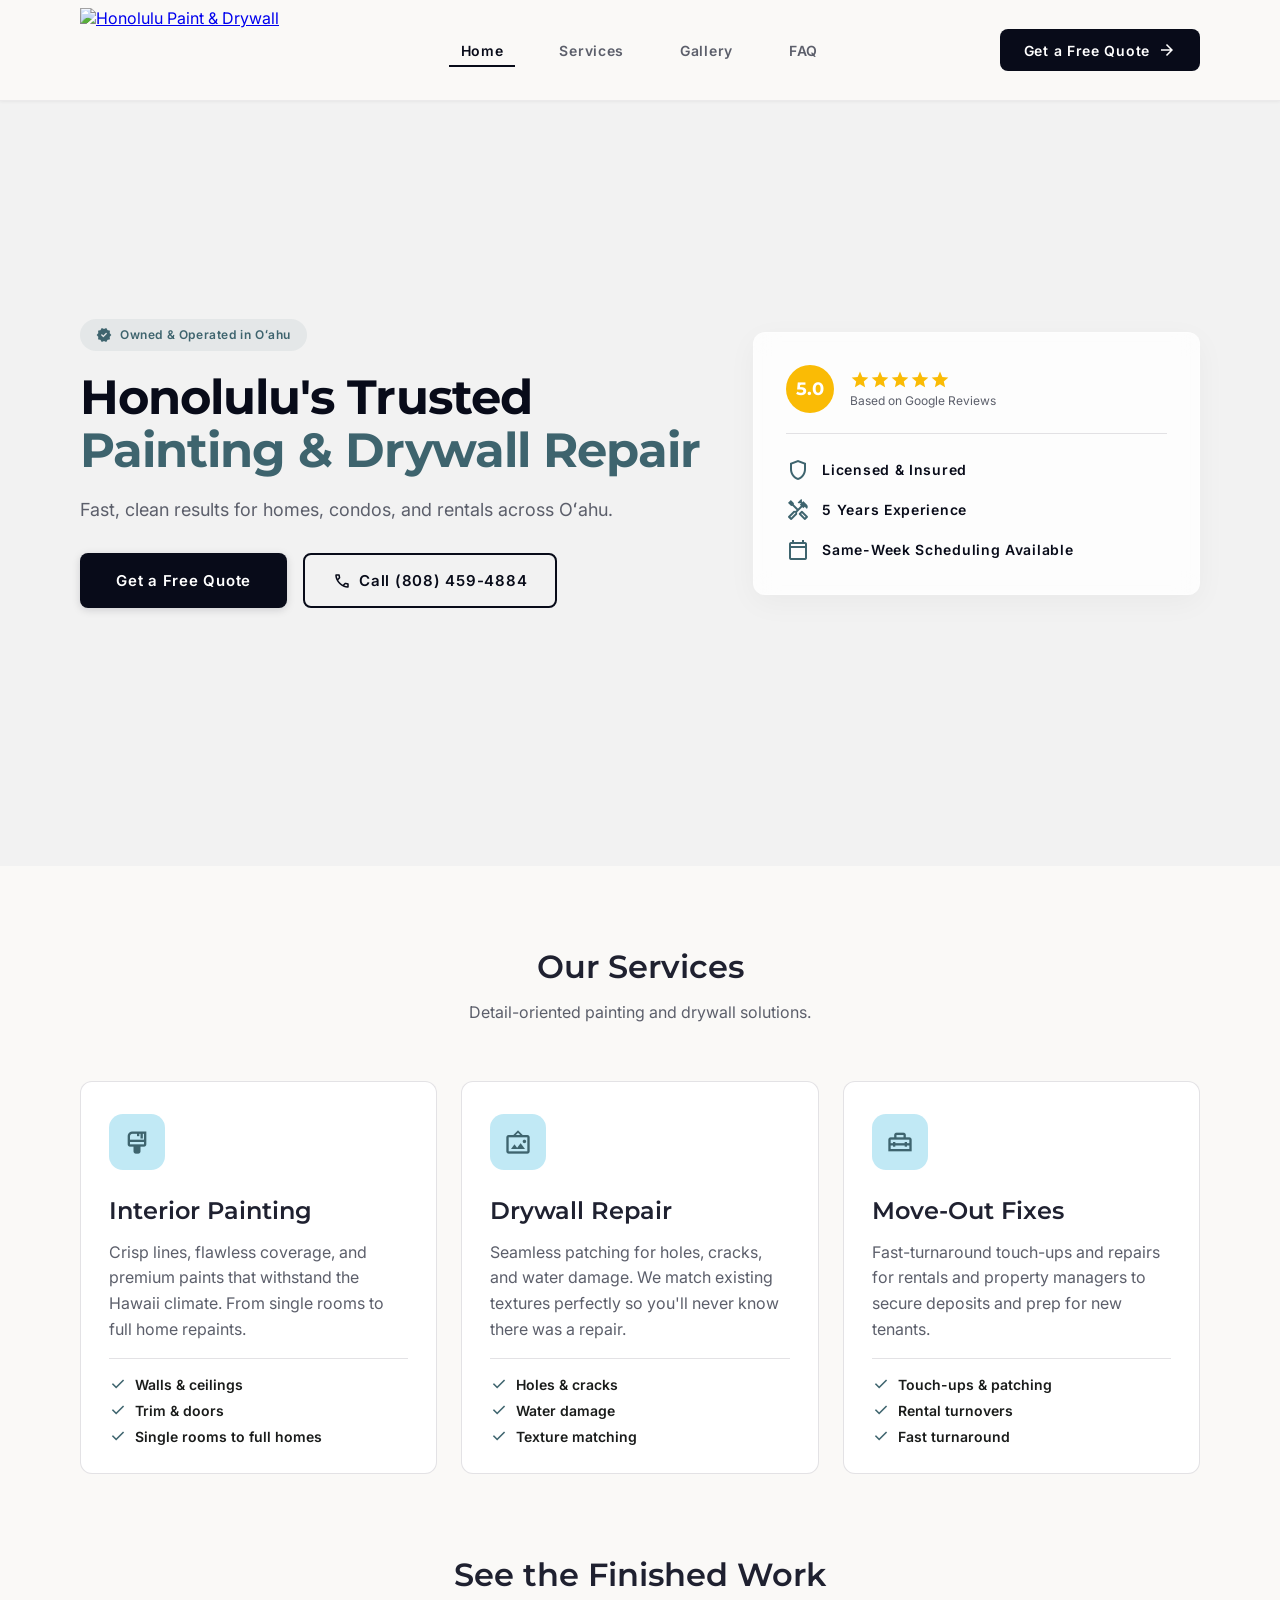
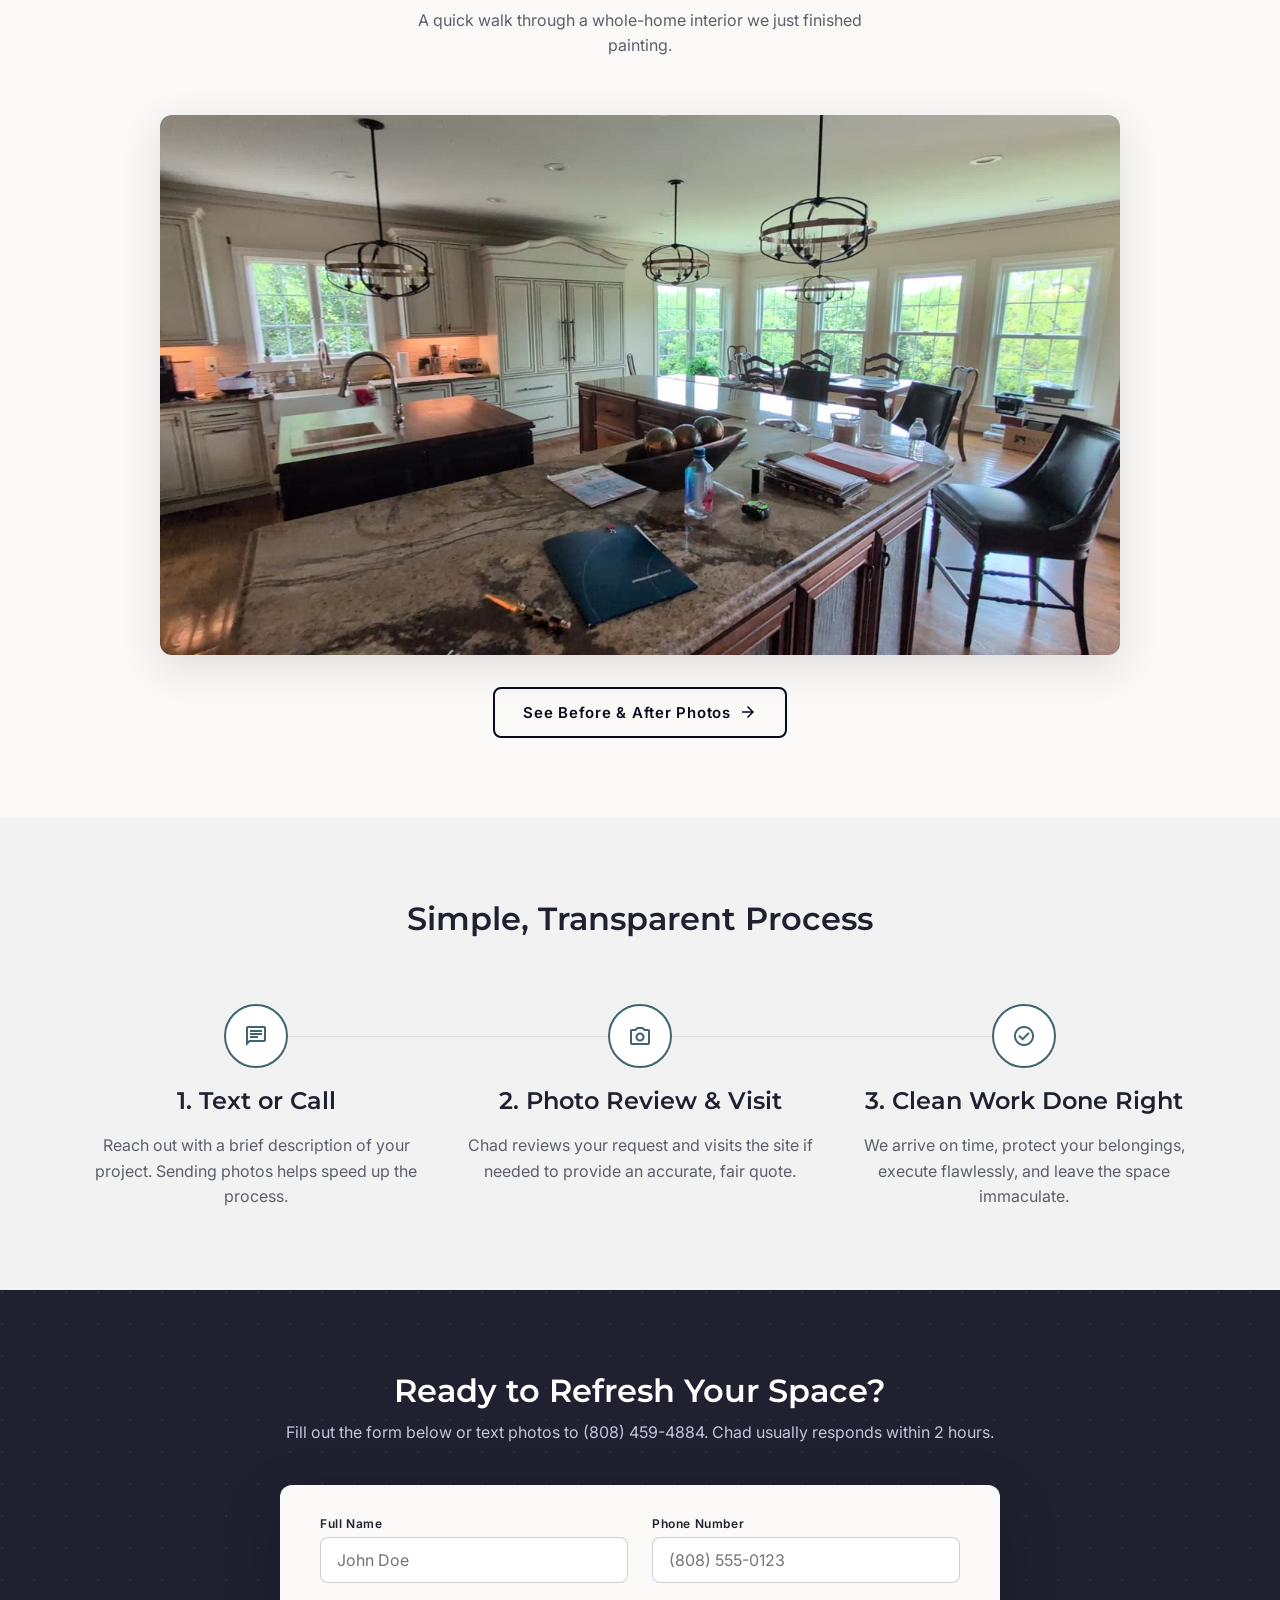
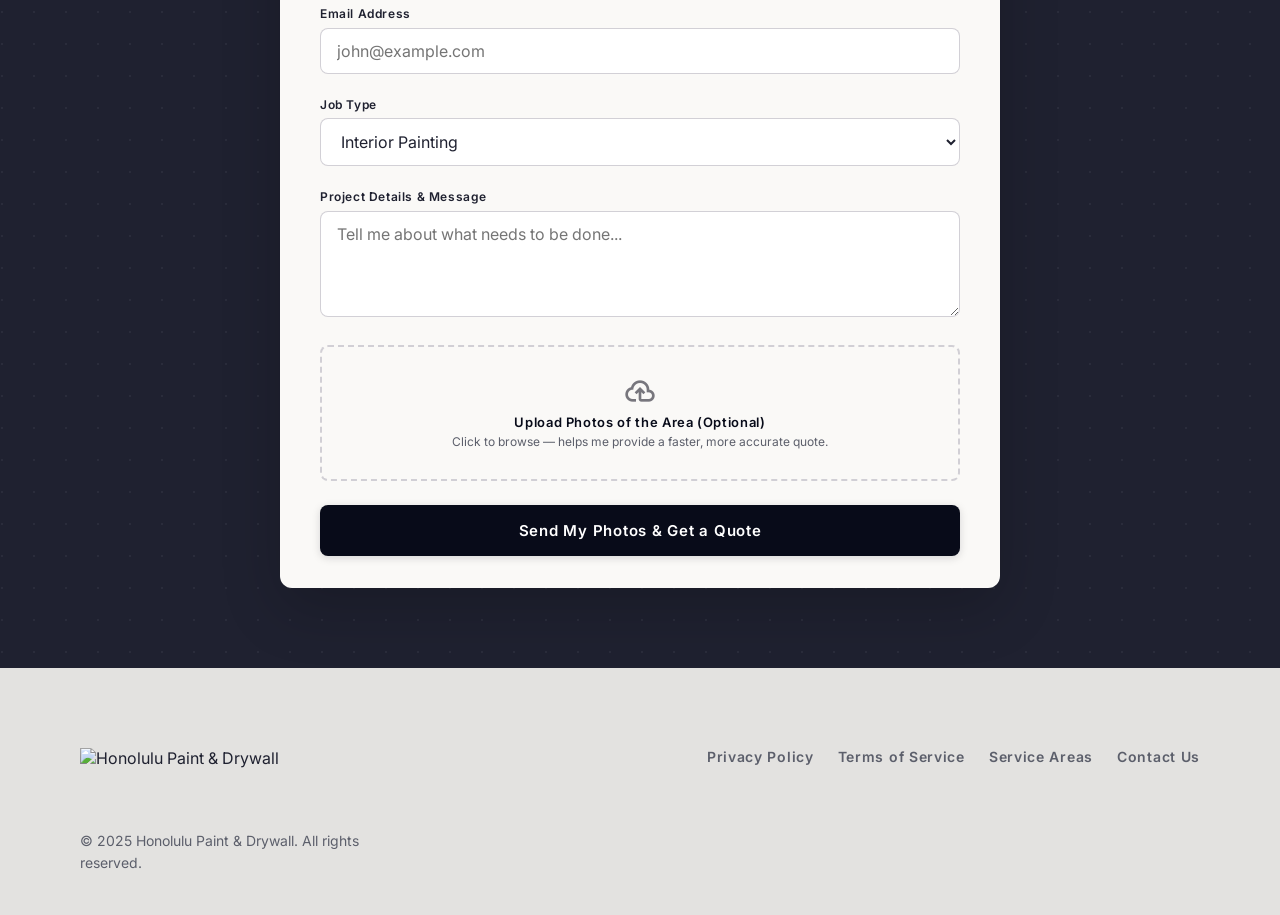
==== commit 62f24a02: "Remove Learn More links from the Services cards Co-Authored-By: Claude Opus 5.5 <noreply@anthropic.c" ====
--- a/index.html
+++ b/index.html
@@ -108,7 +108,6 @@
             <li><span class="material-symbols-outlined">check</span>Trim &amp; doors</li>
             <li><span class="material-symbols-outlined">check</span>Single rooms to full homes</li>
           </ul>
-          <a href="services.html" class="service-link label-bold text-teal">Learn More <span class="material-symbols-outlined" style="font-size:16px">arrow_forward</span></a>
         </div>
       </div>
       <div class="service-card">
@@ -121,7 +120,6 @@
             <li><span class="material-symbols-outlined">check</span>Water damage</li>
             <li><span class="material-symbols-outlined">check</span>Texture matching</li>
           </ul>
-          <a href="services.html" class="service-link label-bold text-teal">Learn More <span class="material-symbols-outlined" style="font-size:16px">arrow_forward</span></a>
         </div>
       </div>
       <div class="service-card">
@@ -134,7 +132,6 @@
             <li><span class="material-symbols-outlined">check</span>Rental turnovers</li>
             <li><span class="material-symbols-outlined">check</span>Fast turnaround</li>
           </ul>
-          <a href="services.html" class="service-link label-bold text-teal">Learn More <span class="material-symbols-outlined" style="font-size:16px">arrow_forward</span></a>
         </div>
       </div>
     </div>
--- a/home.css
+++ b/home.css
@@ -139,12 +139,6 @@
   color: var(--on-surface);
 }
 .service-list .material-symbols-outlined { font-size: 18px; color: var(--secondary); }
-.service-link {
-  display: inline-flex; align-items: center; gap: 6px;
-  text-decoration: none; margin-top: auto; padding-top: 8px;
-  transition: color 0.2s;
-}
-.service-link:hover { color: var(--primary); }
 
 /* Process */
 .process-section { padding: var(--section-gap) 0; background: var(--surface-warm); }
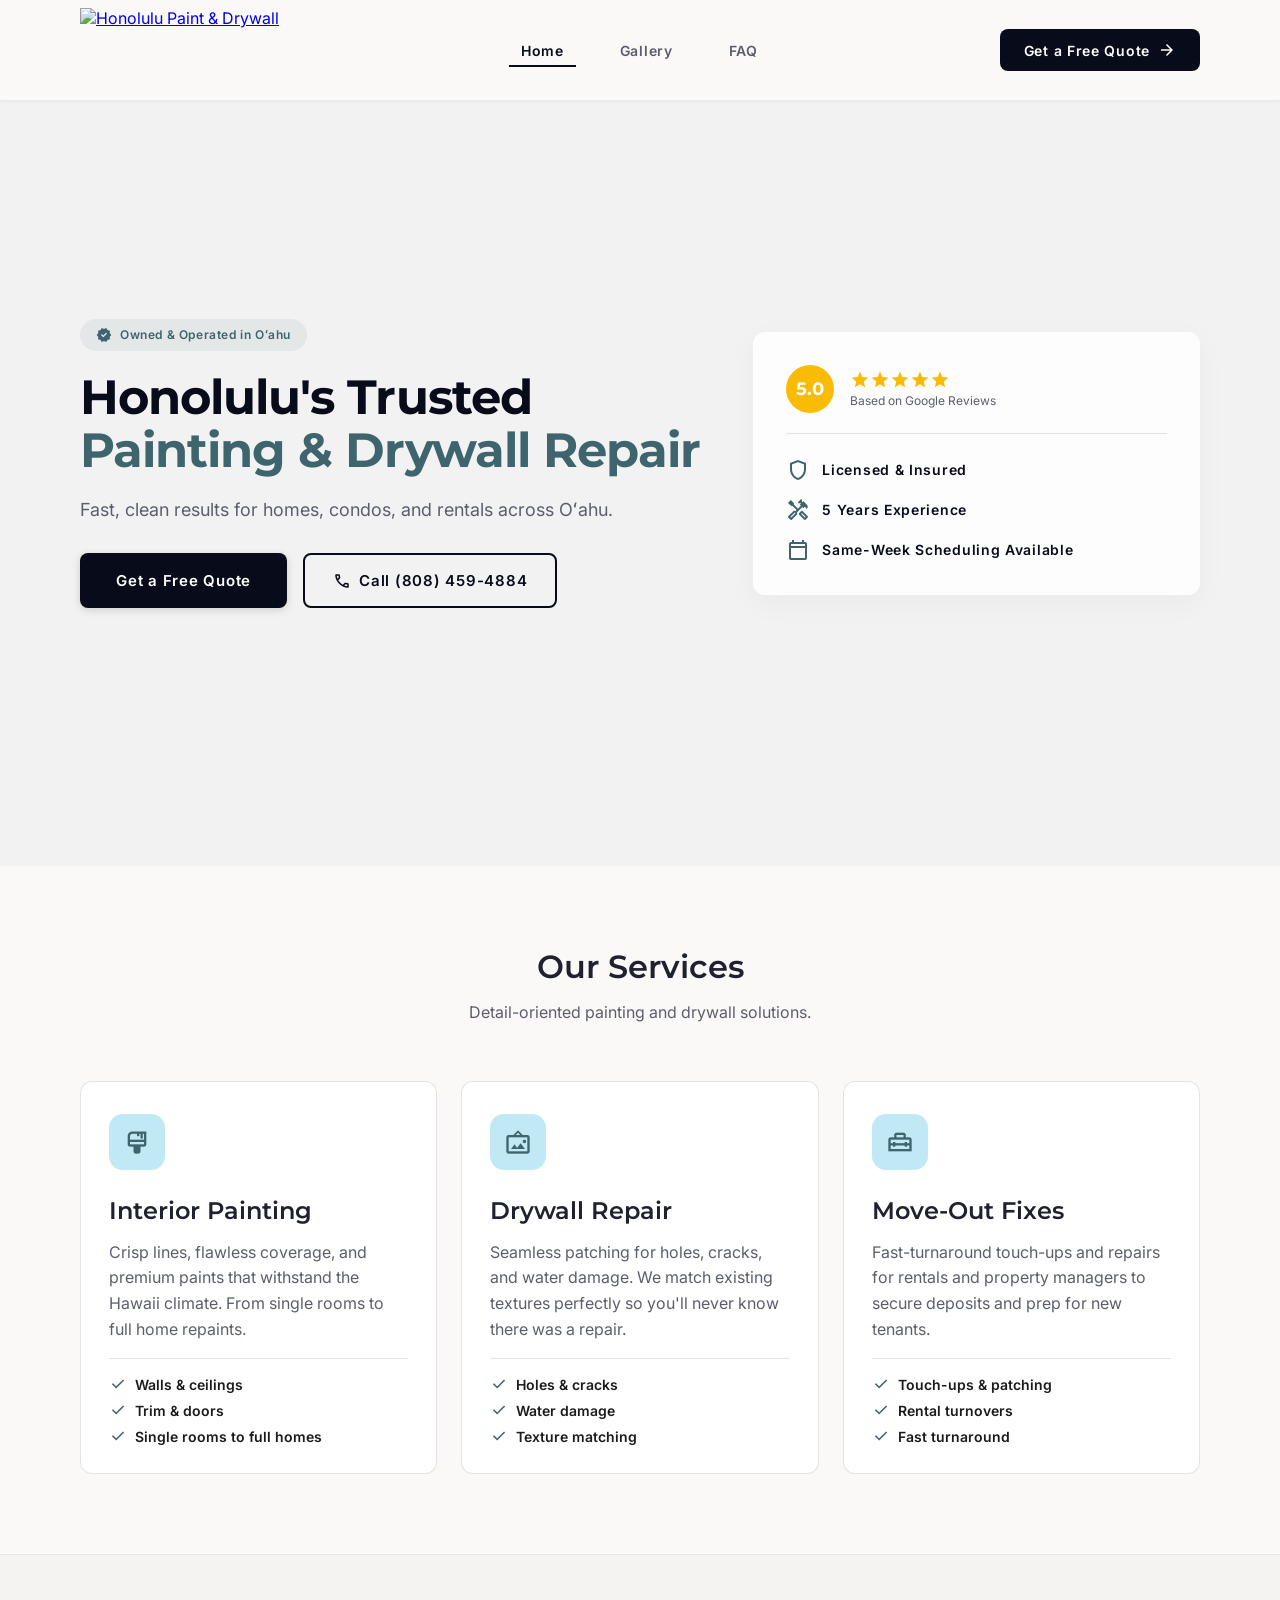
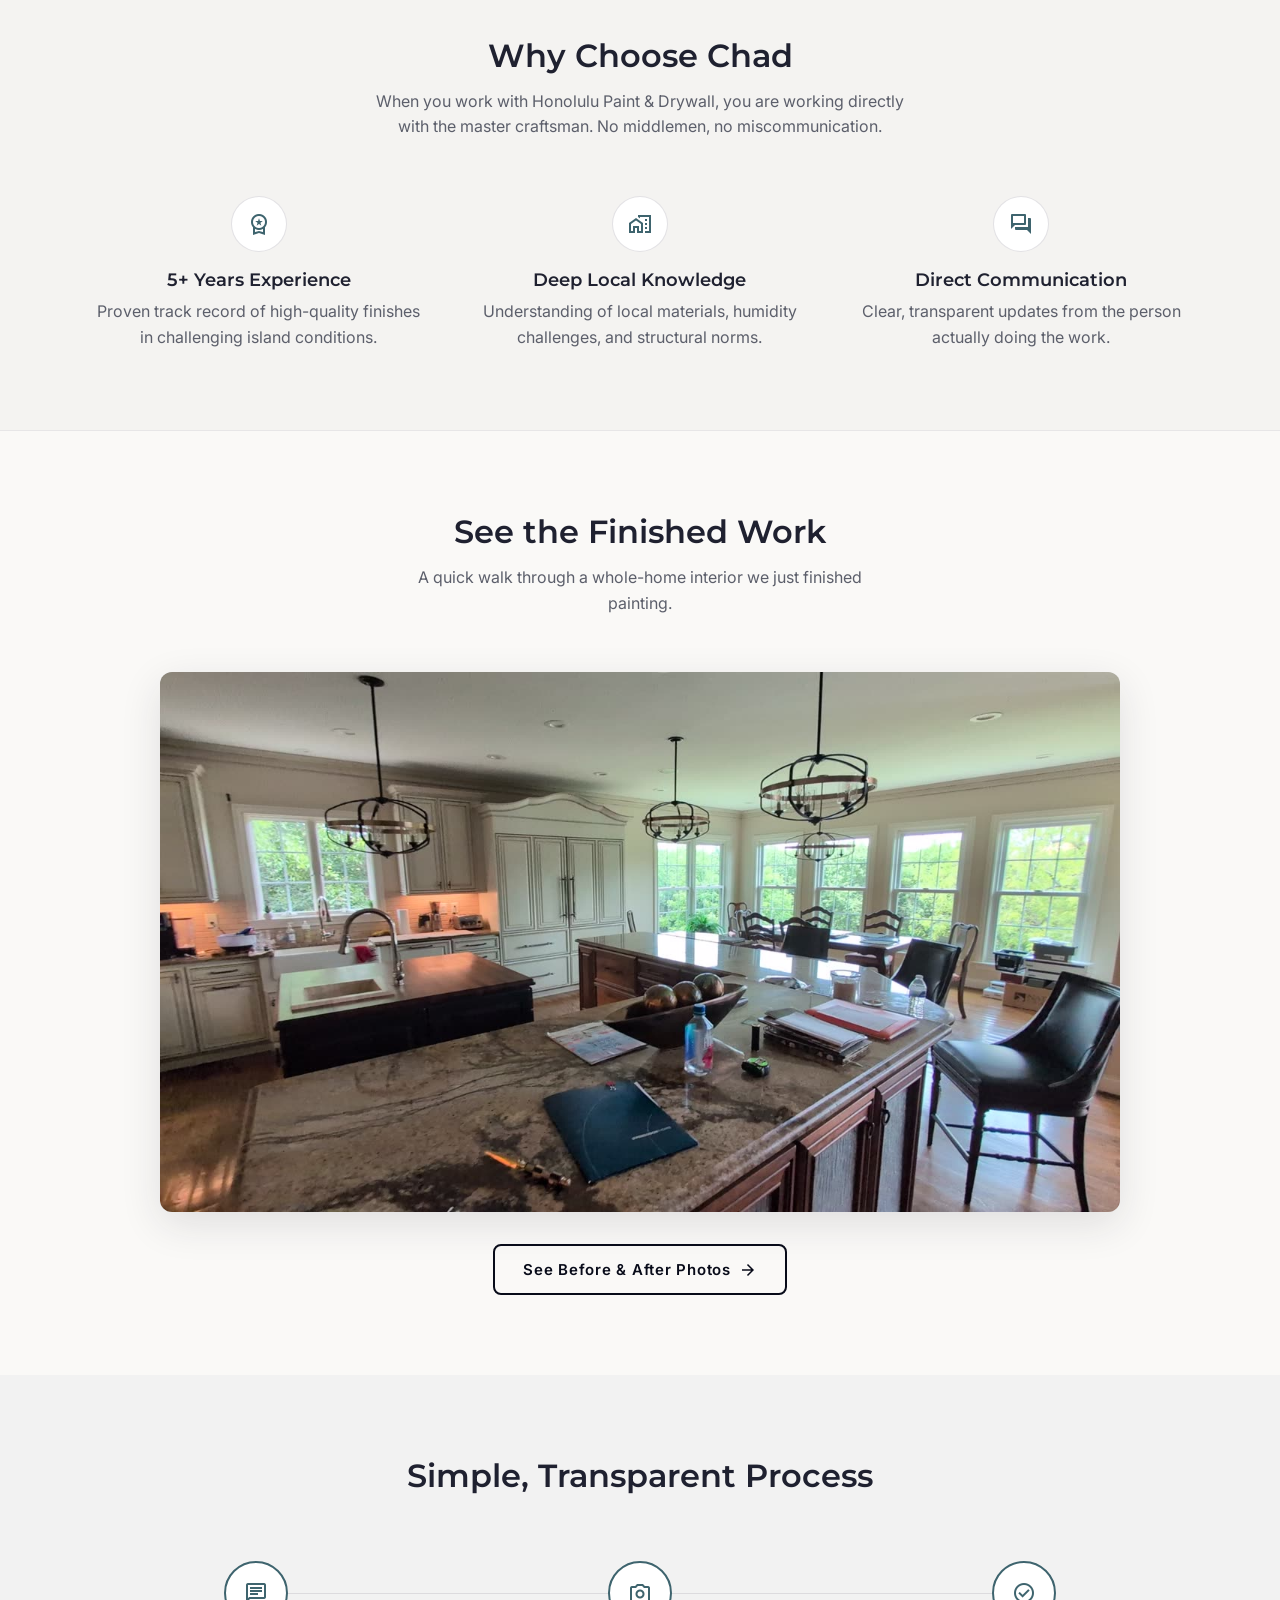
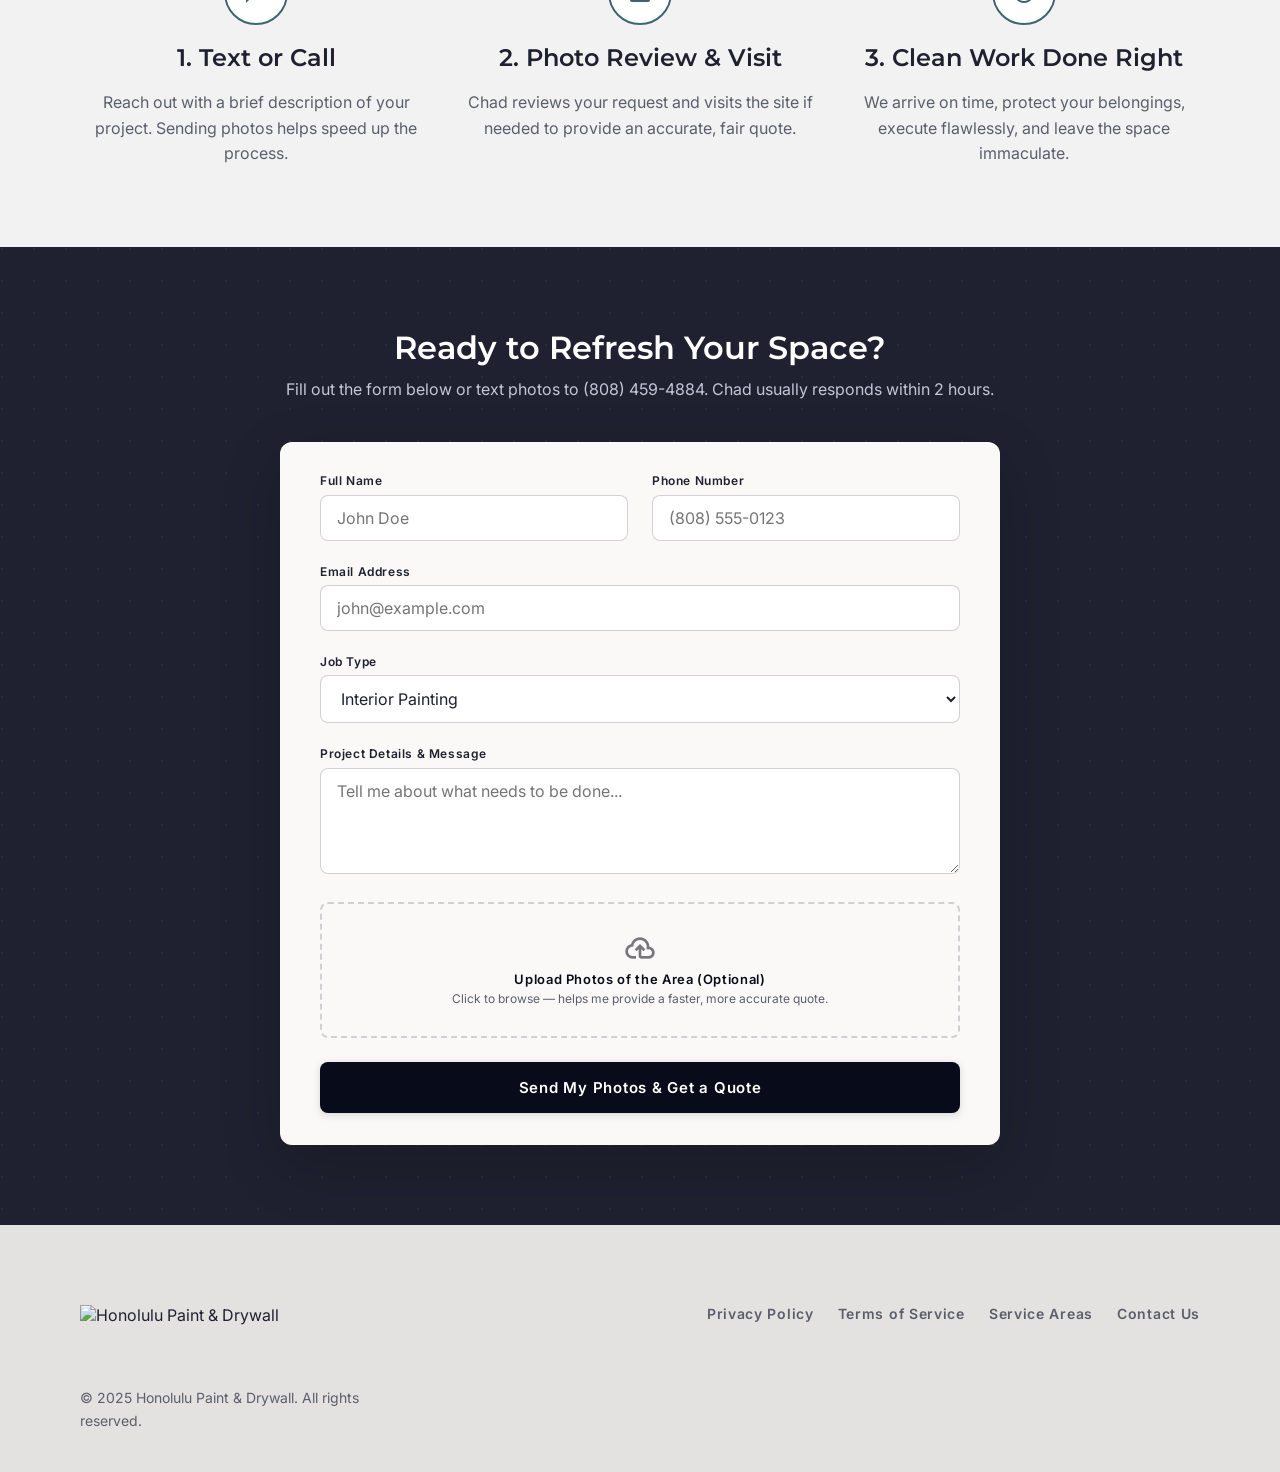
==== commit c13b8eae: "Remove Services page; move Why Choose Chad to the home page The Services page mostly repeated the ho" ====
--- a/index.html
+++ b/index.html
@@ -20,7 +20,6 @@
     <a href="index.html" class="nav-logo"><img src="https://lh3.googleusercontent.com/aida-public/[base64]" alt="Honolulu Paint & Drywall"></a>
     <div class="nav-links">
       <a href="index.html" class="active">Home</a>
-      <a href="services.html">Services</a>
       <a href="gallery.html">Gallery</a>
       <a href="faq.html">FAQ</a>
     </div>
@@ -31,7 +30,6 @@
   </div>
   <div class="mobile-menu" id="mobileMenu">
     <a href="index.html" class="active">Home</a>
-    <a href="services.html">Services</a>
     <a href="gallery.html">Gallery</a>
     <a href="faq.html">FAQ</a>
     <a href="#quote" class="mobile-cta">Get a Free Quote</a>
@@ -133,6 +131,33 @@
             <li><span class="material-symbols-outlined">check</span>Fast turnaround</li>
           </ul>
         </div>
+      </div>
+    </div>
+  </div>
+</section>
+
+<!-- WHY CHOOSE CHAD -->
+<section class="why-section">
+  <div class="container">
+    <div class="section-header">
+      <h2 class="headline-md">Why Choose Chad</h2>
+      <p class="body-md text-muted" style="max-width:560px;margin:0 auto">When you work with Honolulu Paint &amp; Drywall, you are working directly with the master craftsman. No middlemen, no miscommunication.</p>
+    </div>
+    <div class="why-points">
+      <div class="why-point">
+        <div class="why-point-icon"><span class="material-symbols-outlined">workspace_premium</span></div>
+        <h3 class="headline-sm">5+ Years Experience</h3>
+        <p class="body-md text-muted">Proven track record of high-quality finishes in challenging island conditions.</p>
+      </div>
+      <div class="why-point">
+        <div class="why-point-icon"><span class="material-symbols-outlined">maps_home_work</span></div>
+        <h3 class="headline-sm">Deep Local Knowledge</h3>
+        <p class="body-md text-muted">Understanding of local materials, humidity challenges, and structural norms.</p>
+      </div>
+      <div class="why-point">
+        <div class="why-point-icon"><span class="material-symbols-outlined">forum</span></div>
+        <h3 class="headline-sm">Direct Communication</h3>
+        <p class="body-md text-muted">Clear, transparent updates from the person actually doing the work.</p>
       </div>
     </div>
   </div>
@@ -261,9 +286,9 @@
     <span class="material-symbols-outlined">request_quote</span>
     <span>Quote</span>
   </a>
-  <a href="services.html" class="mobile-nav-item">
-    <span class="material-symbols-outlined">menu</span>
-    <span>Menu</span>
+  <a href="gallery.html" class="mobile-nav-item">
+    <span class="material-symbols-outlined">photo_library</span>
+    <span>Gallery</span>
   </a>
 </nav>
 <div style="height:64px;display:none" class="mobile-spacer"></div>
--- a/home.css
+++ b/home.css
@@ -264,6 +264,26 @@
 .mobile-nav-item.active { color: var(--primary); font-weight: 600; }
 .mobile-nav-item:active { background: var(--surface-container-high); }
 
+/* Why choose Chad */
+.why-section {
+  padding: var(--section-gap) 0;
+  background: var(--surface-container-low);
+  border-top: 1px solid rgba(199,197,204,0.3);
+  border-bottom: 1px solid rgba(199,197,204,0.3);
+  margin-bottom: var(--section-gap);
+}
+.why-points { display: grid; grid-template-columns: repeat(3, 1fr); gap: var(--gutter); }
+.why-point { text-align: center; padding: 0 12px; }
+.why-point-icon {
+  width: 56px; height: 56px; margin: 0 auto 16px;
+  background: var(--surface-container-lowest);
+  border: 1px solid rgba(199,197,204,0.5);
+  border-radius: 50%;
+  display: flex; align-items: center; justify-content: center;
+  color: var(--secondary);
+}
+.why-point h3 { font-size: 18px; margin-bottom: 6px; }
+
 /* Finished work video */
 .showcase-section { padding: 0 0 var(--section-gap); background: var(--surface); }
 .showcase-video {
@@ -279,6 +299,7 @@
 
 /* Responsive */
 @media (max-width: 1024px) {
+  .why-points { grid-template-columns: 1fr; gap: 32px; }
   .hero-inner { grid-template-columns: 1fr; }
   .hero-trust-card { display: none; }
   .hero-content h1 { font-size: 36px; }
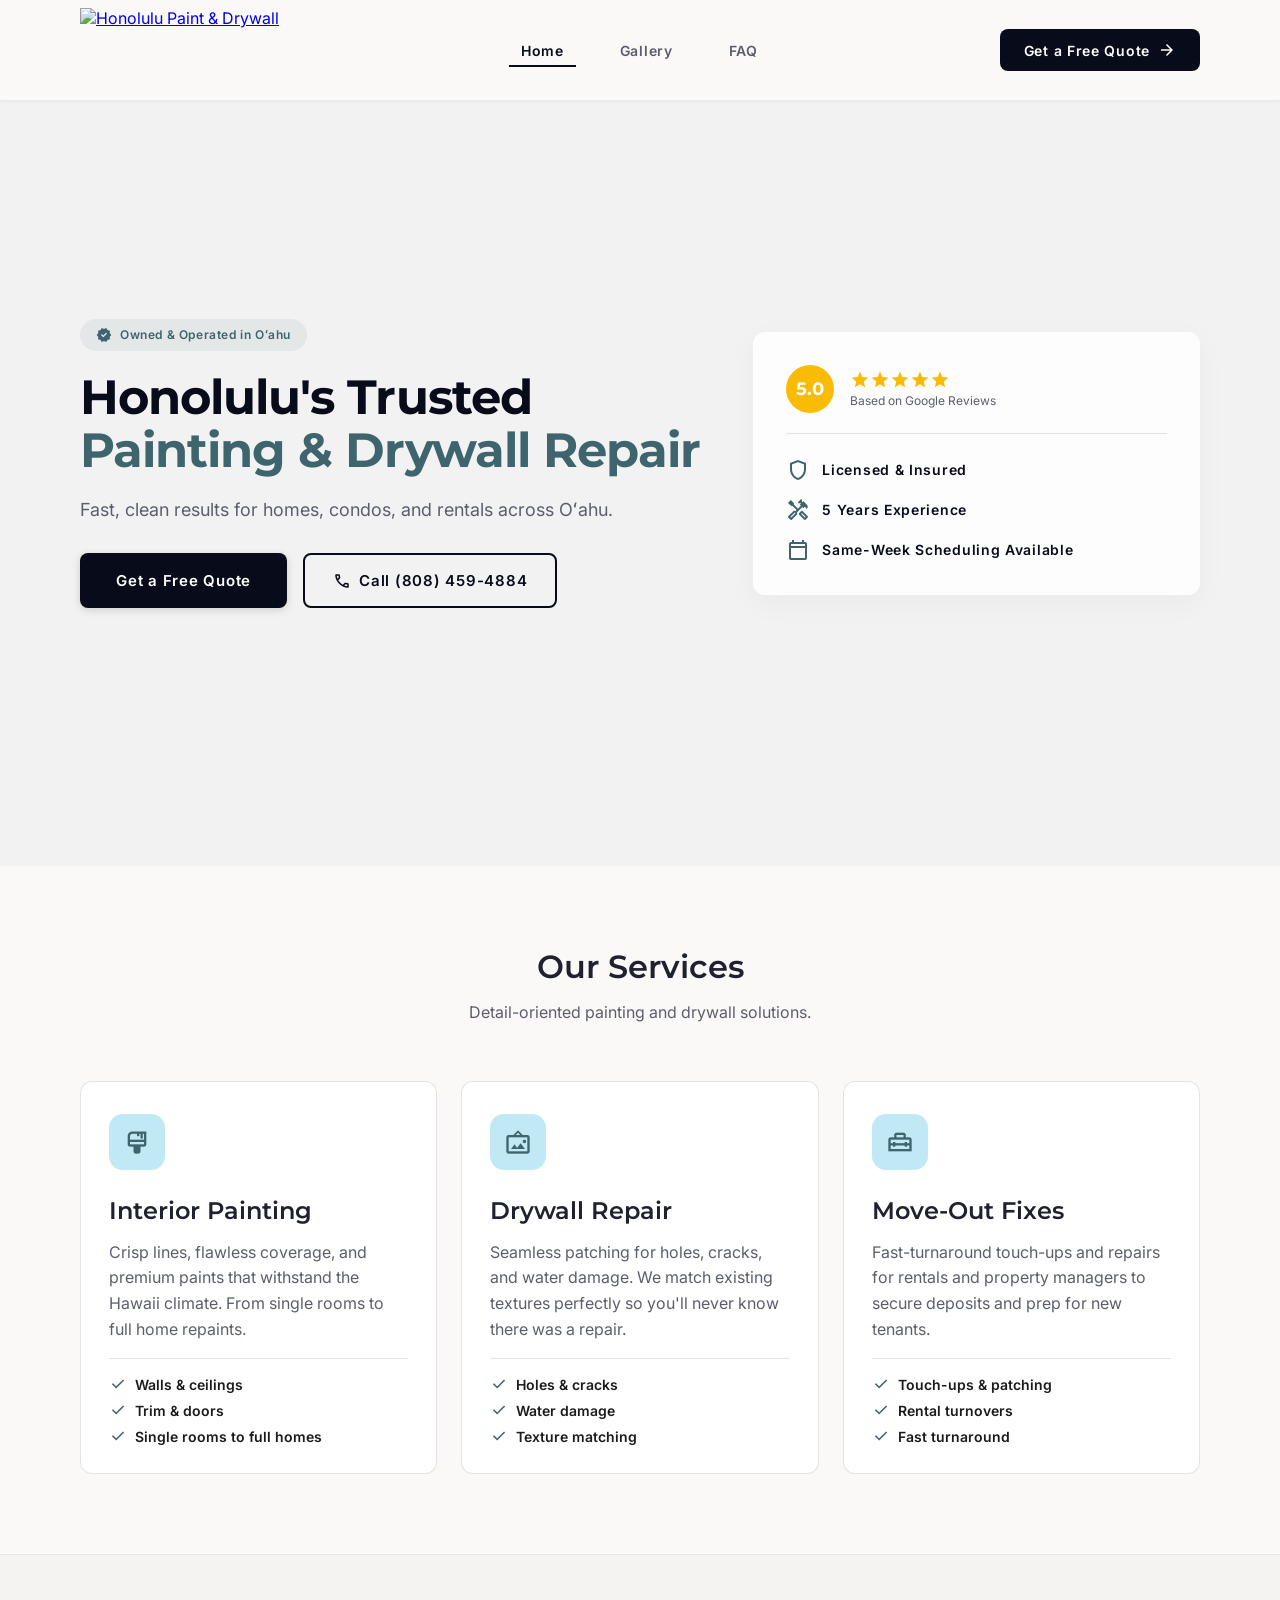
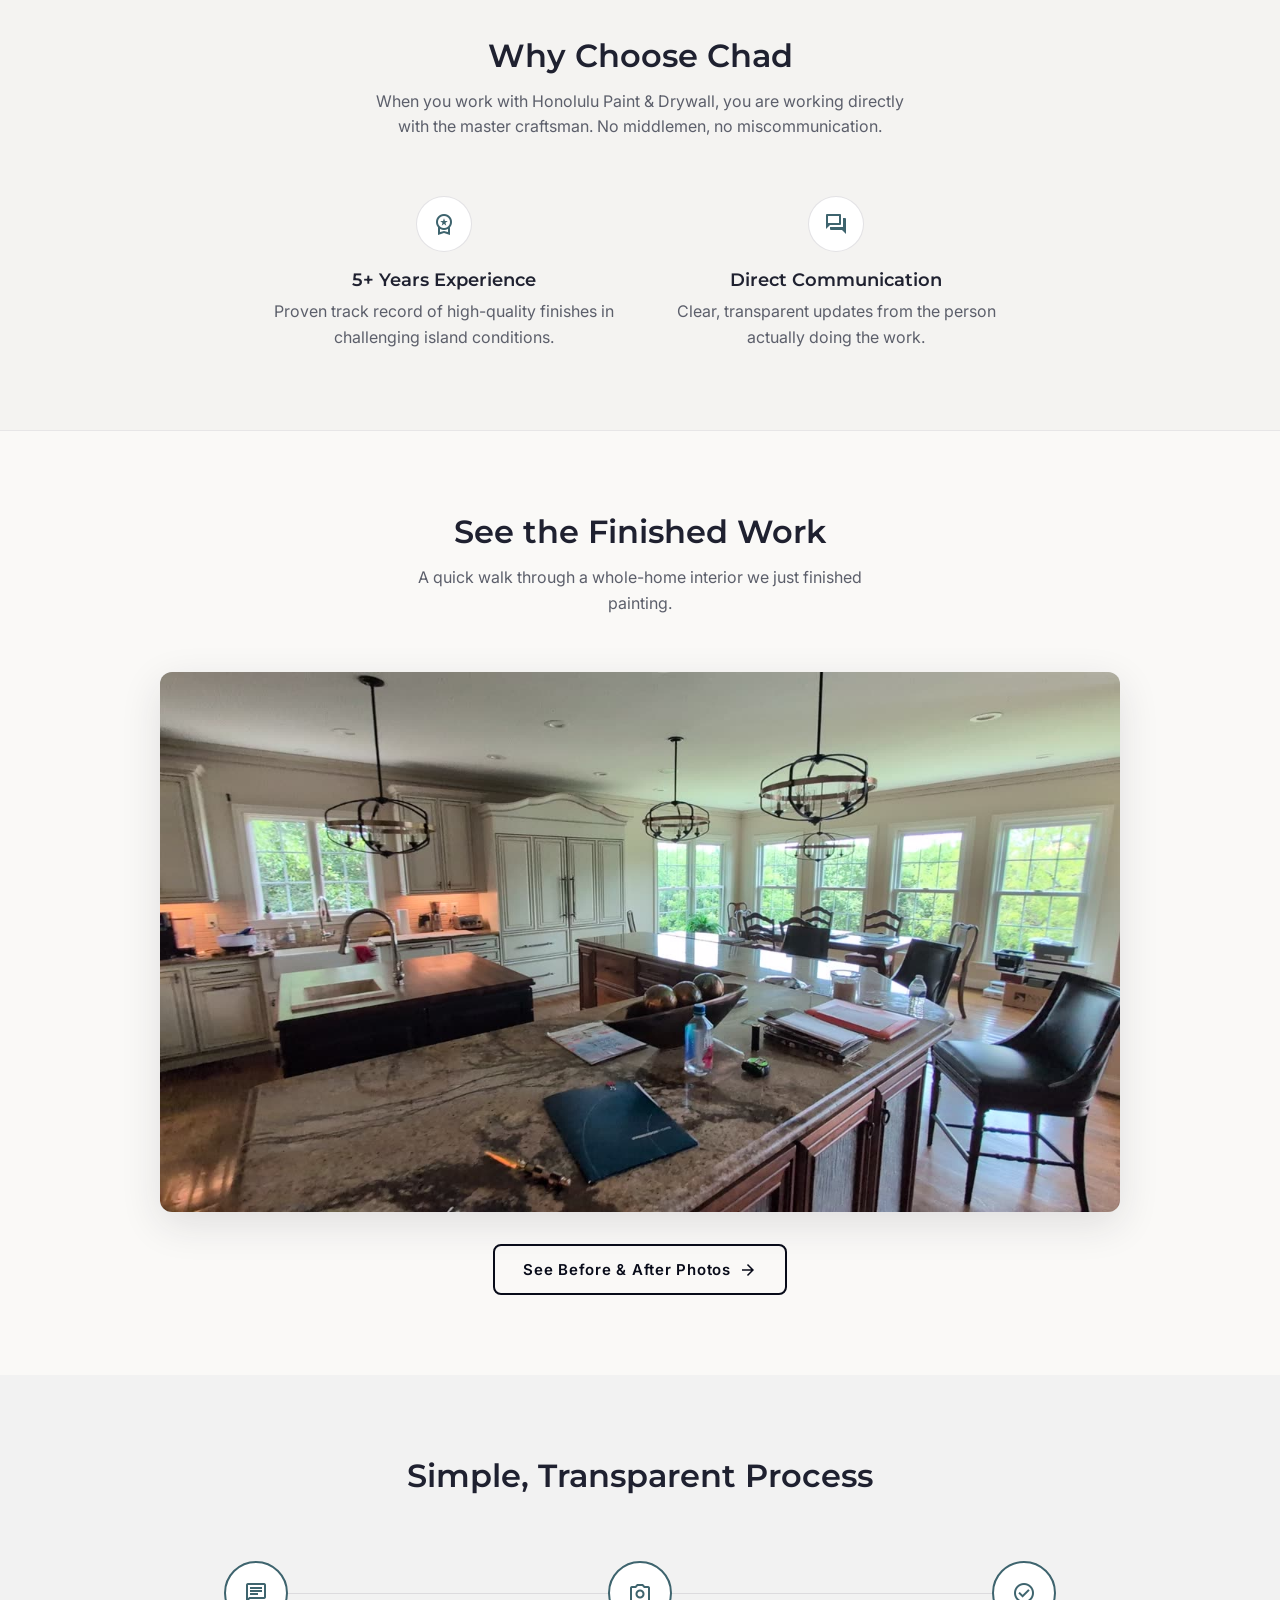
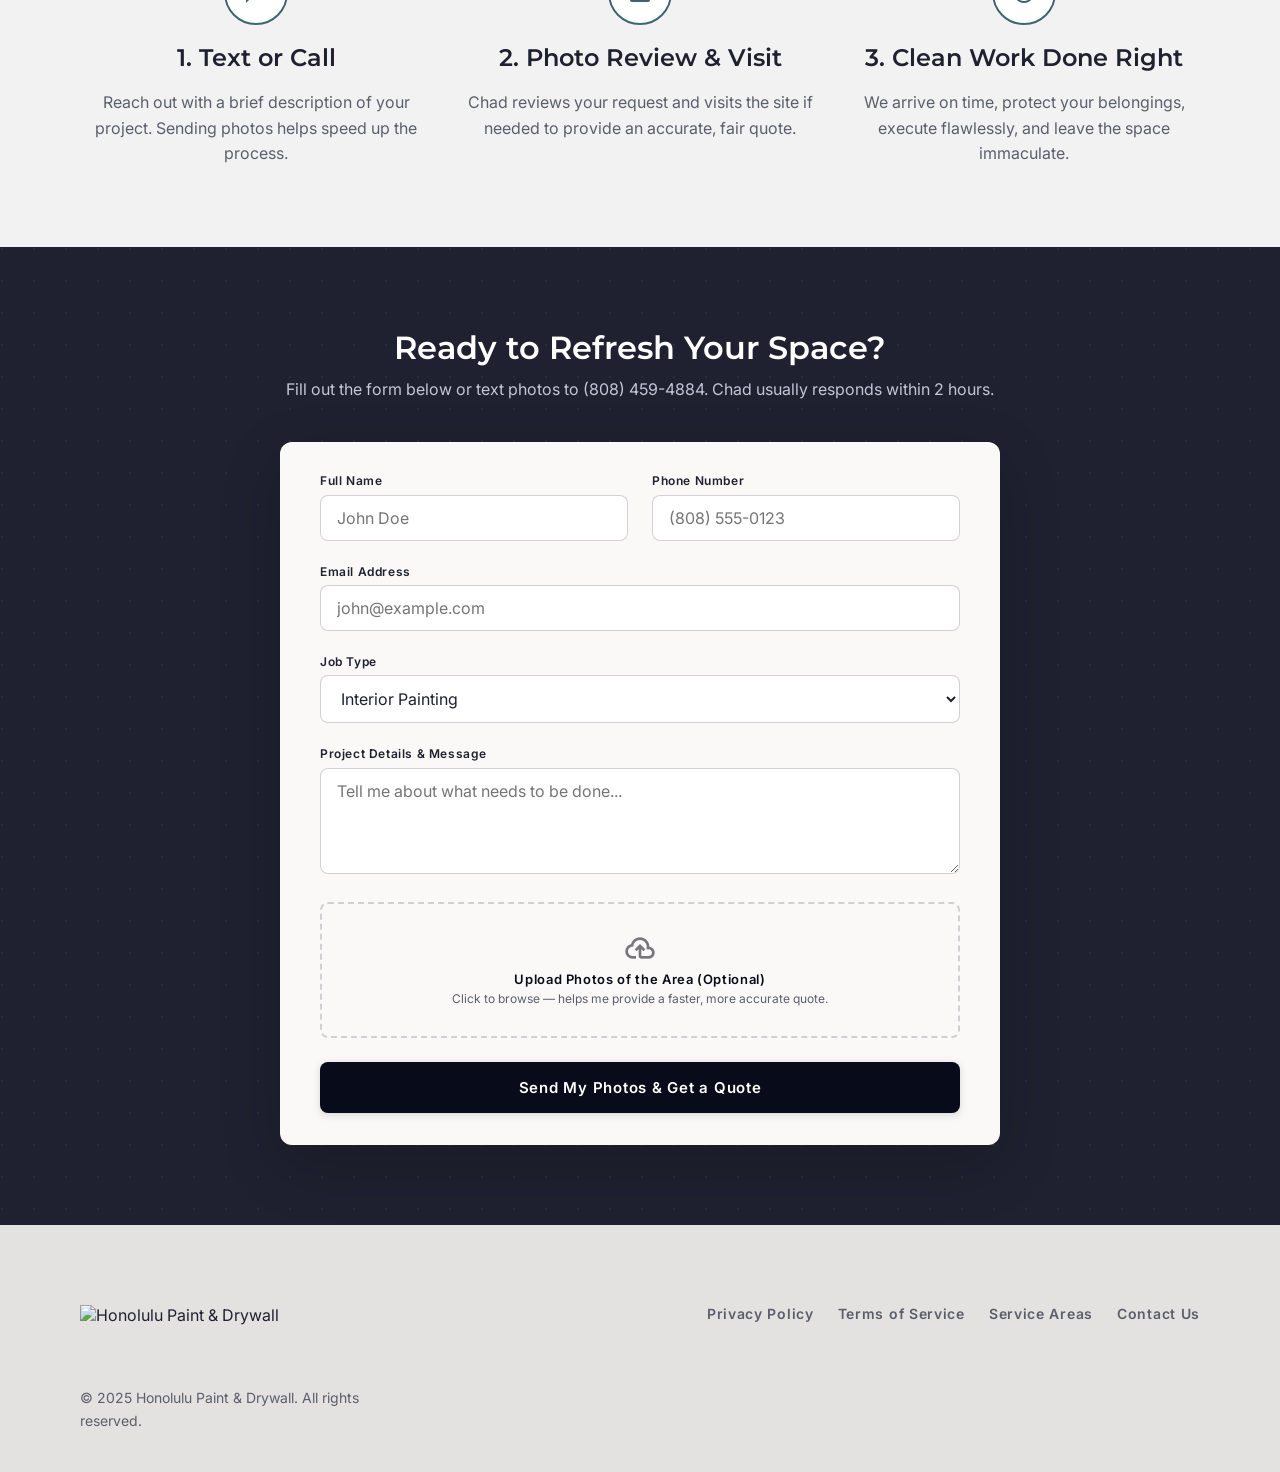
==== commit 0a39a213: "Drop Deep Local Knowledge from Why Choose Chad Co-Authored-By: Claude Opus 5.5 <noreply@anthropic.co" ====
--- a/index.html
+++ b/index.html
@@ -148,11 +148,6 @@
         <div class="why-point-icon"><span class="material-symbols-outlined">workspace_premium</span></div>
         <h3 class="headline-sm">5+ Years Experience</h3>
         <p class="body-md text-muted">Proven track record of high-quality finishes in challenging island conditions.</p>
-      </div>
-      <div class="why-point">
-        <div class="why-point-icon"><span class="material-symbols-outlined">maps_home_work</span></div>
-        <h3 class="headline-sm">Deep Local Knowledge</h3>
-        <p class="body-md text-muted">Understanding of local materials, humidity challenges, and structural norms.</p>
       </div>
       <div class="why-point">
         <div class="why-point-icon"><span class="material-symbols-outlined">forum</span></div>
--- a/home.css
+++ b/home.css
@@ -272,7 +272,7 @@
   border-bottom: 1px solid rgba(199,197,204,0.3);
   margin-bottom: var(--section-gap);
 }
-.why-points { display: grid; grid-template-columns: repeat(3, 1fr); gap: var(--gutter); }
+.why-points { display: grid; grid-template-columns: repeat(2, 1fr); gap: var(--gutter); max-width: 760px; margin: 0 auto; }
 .why-point { text-align: center; padding: 0 12px; }
 .why-point-icon {
   width: 56px; height: 56px; margin: 0 auto 16px;
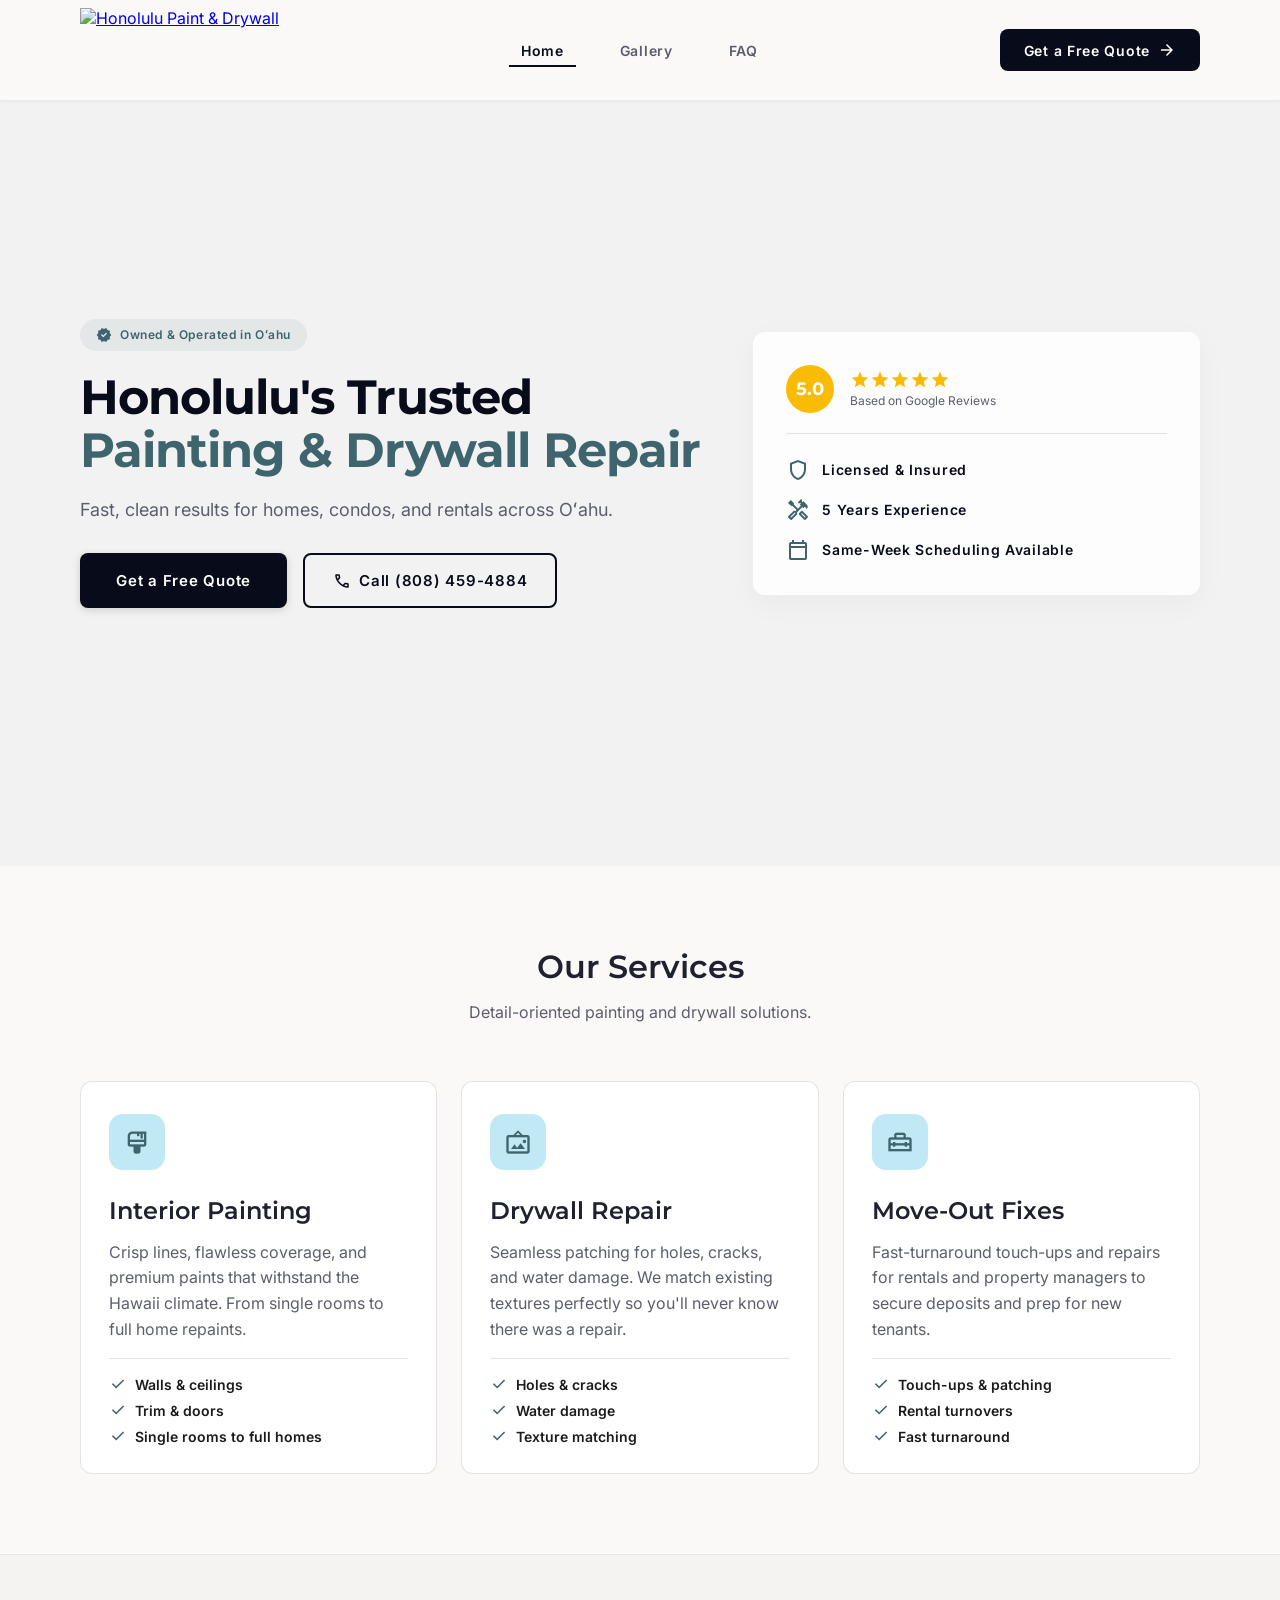
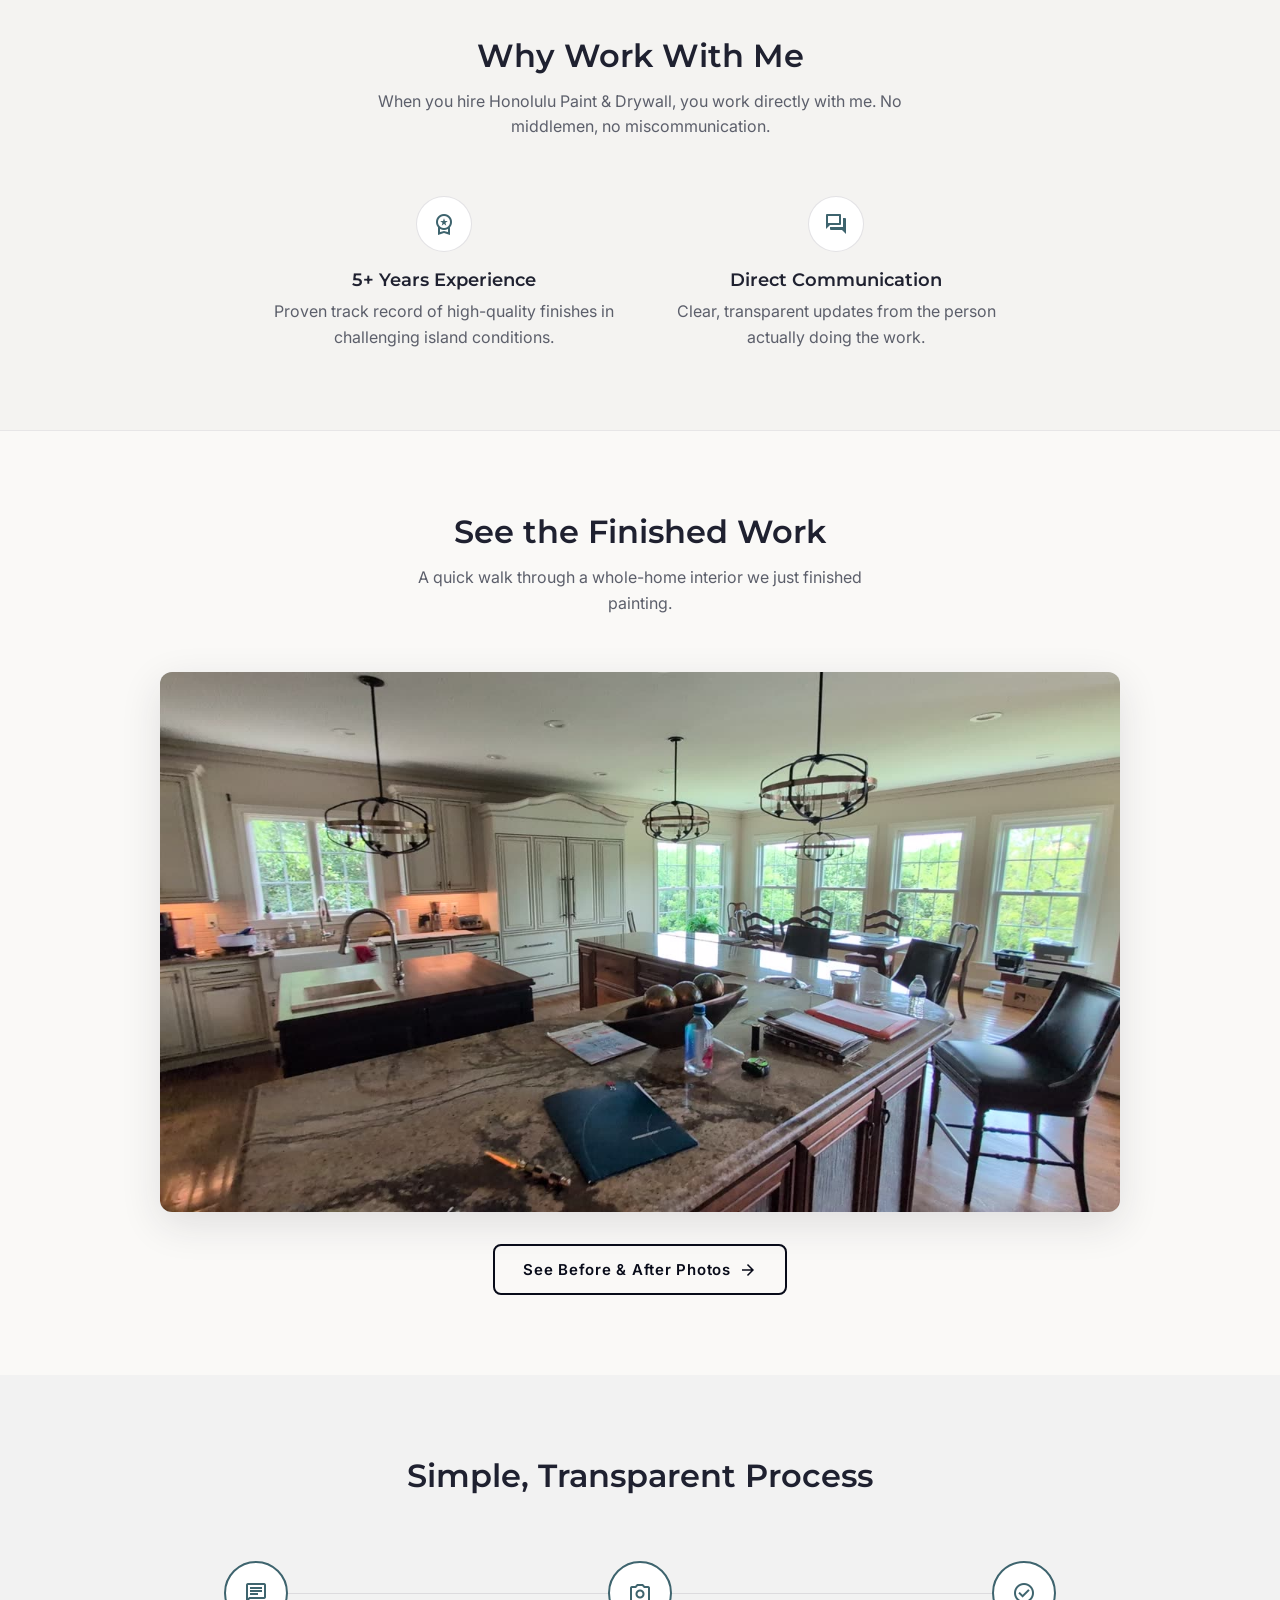
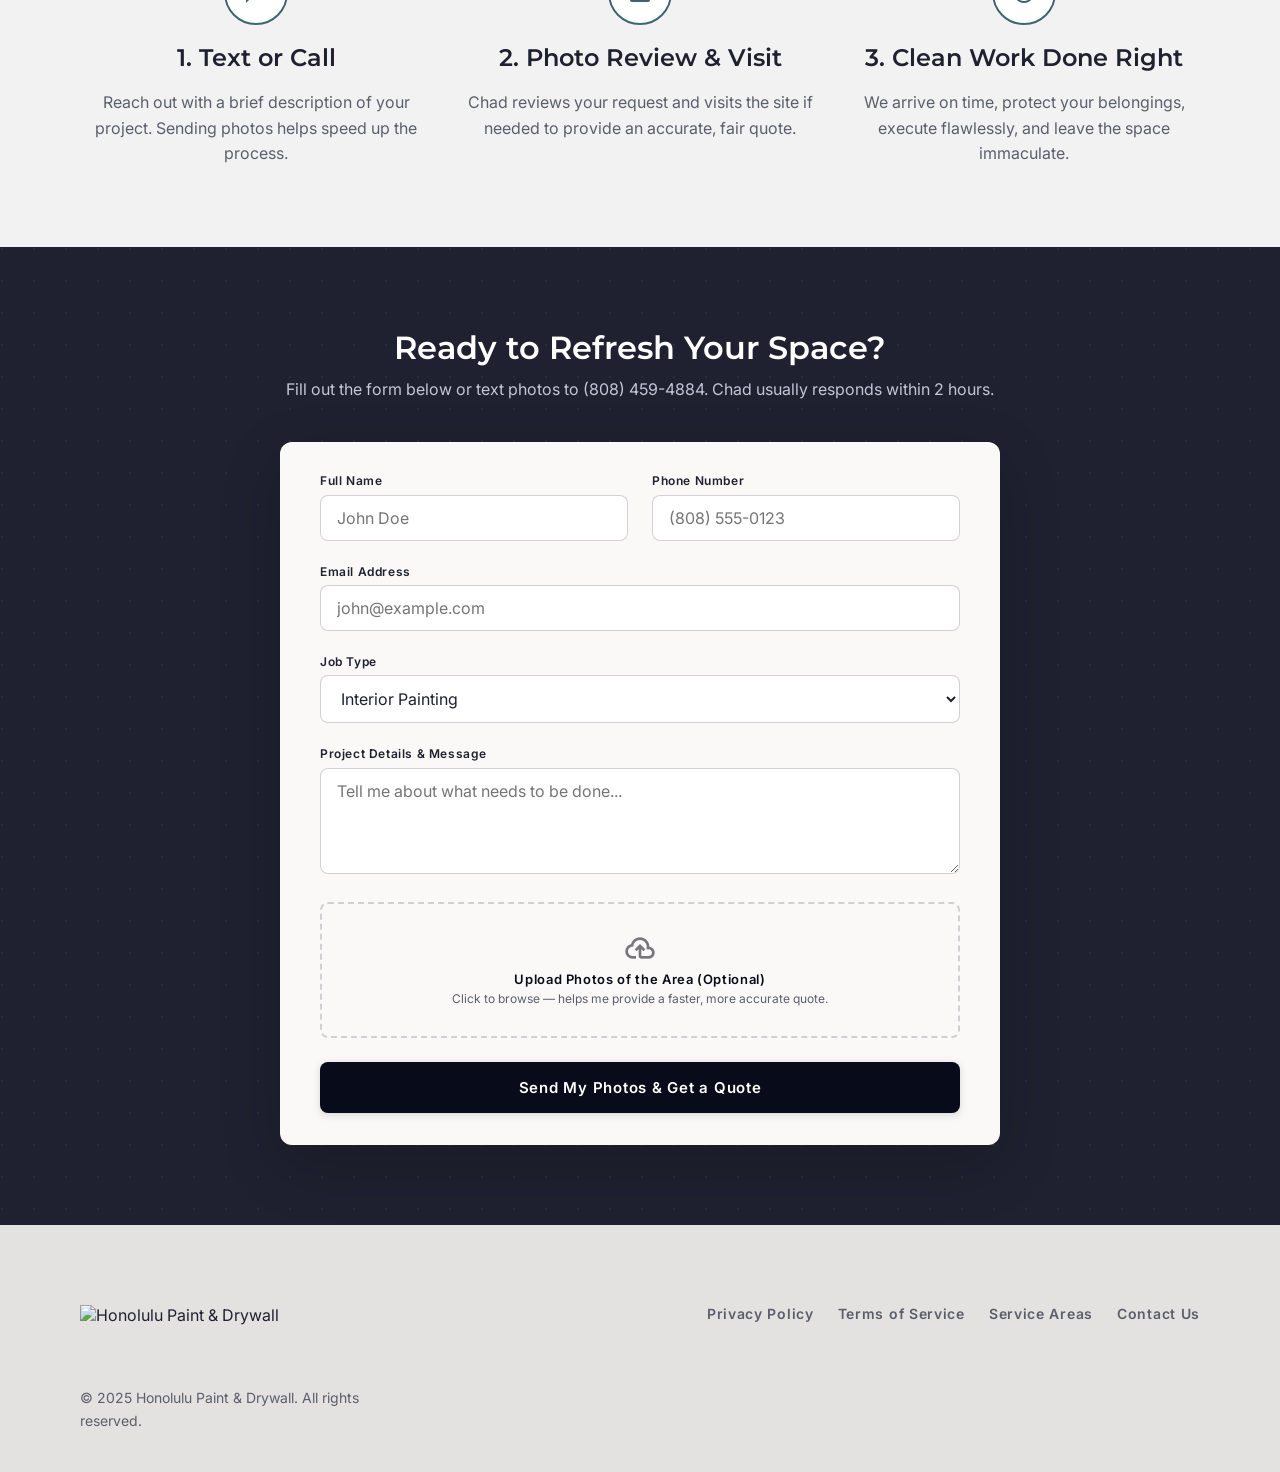
==== commit 63f5f955: "Rename Why Choose Chad to Why Work With Me Co-Authored-By: Claude Opus 5.5 <noreply@anthropic.com> C" ====
--- a/index.html
+++ b/index.html
@@ -136,12 +136,12 @@
   </div>
 </section>
 
-<!-- WHY CHOOSE CHAD -->
+<!-- WHY WORK WITH ME -->
 <section class="why-section">
   <div class="container">
     <div class="section-header">
-      <h2 class="headline-md">Why Choose Chad</h2>
-      <p class="body-md text-muted" style="max-width:560px;margin:0 auto">When you work with Honolulu Paint &amp; Drywall, you are working directly with the master craftsman. No middlemen, no miscommunication.</p>
+      <h2 class="headline-md">Why Work With Me</h2>
+      <p class="body-md text-muted" style="max-width:560px;margin:0 auto">When you hire Honolulu Paint &amp; Drywall, you work directly with me. No middlemen, no miscommunication.</p>
     </div>
     <div class="why-points">
       <div class="why-point">
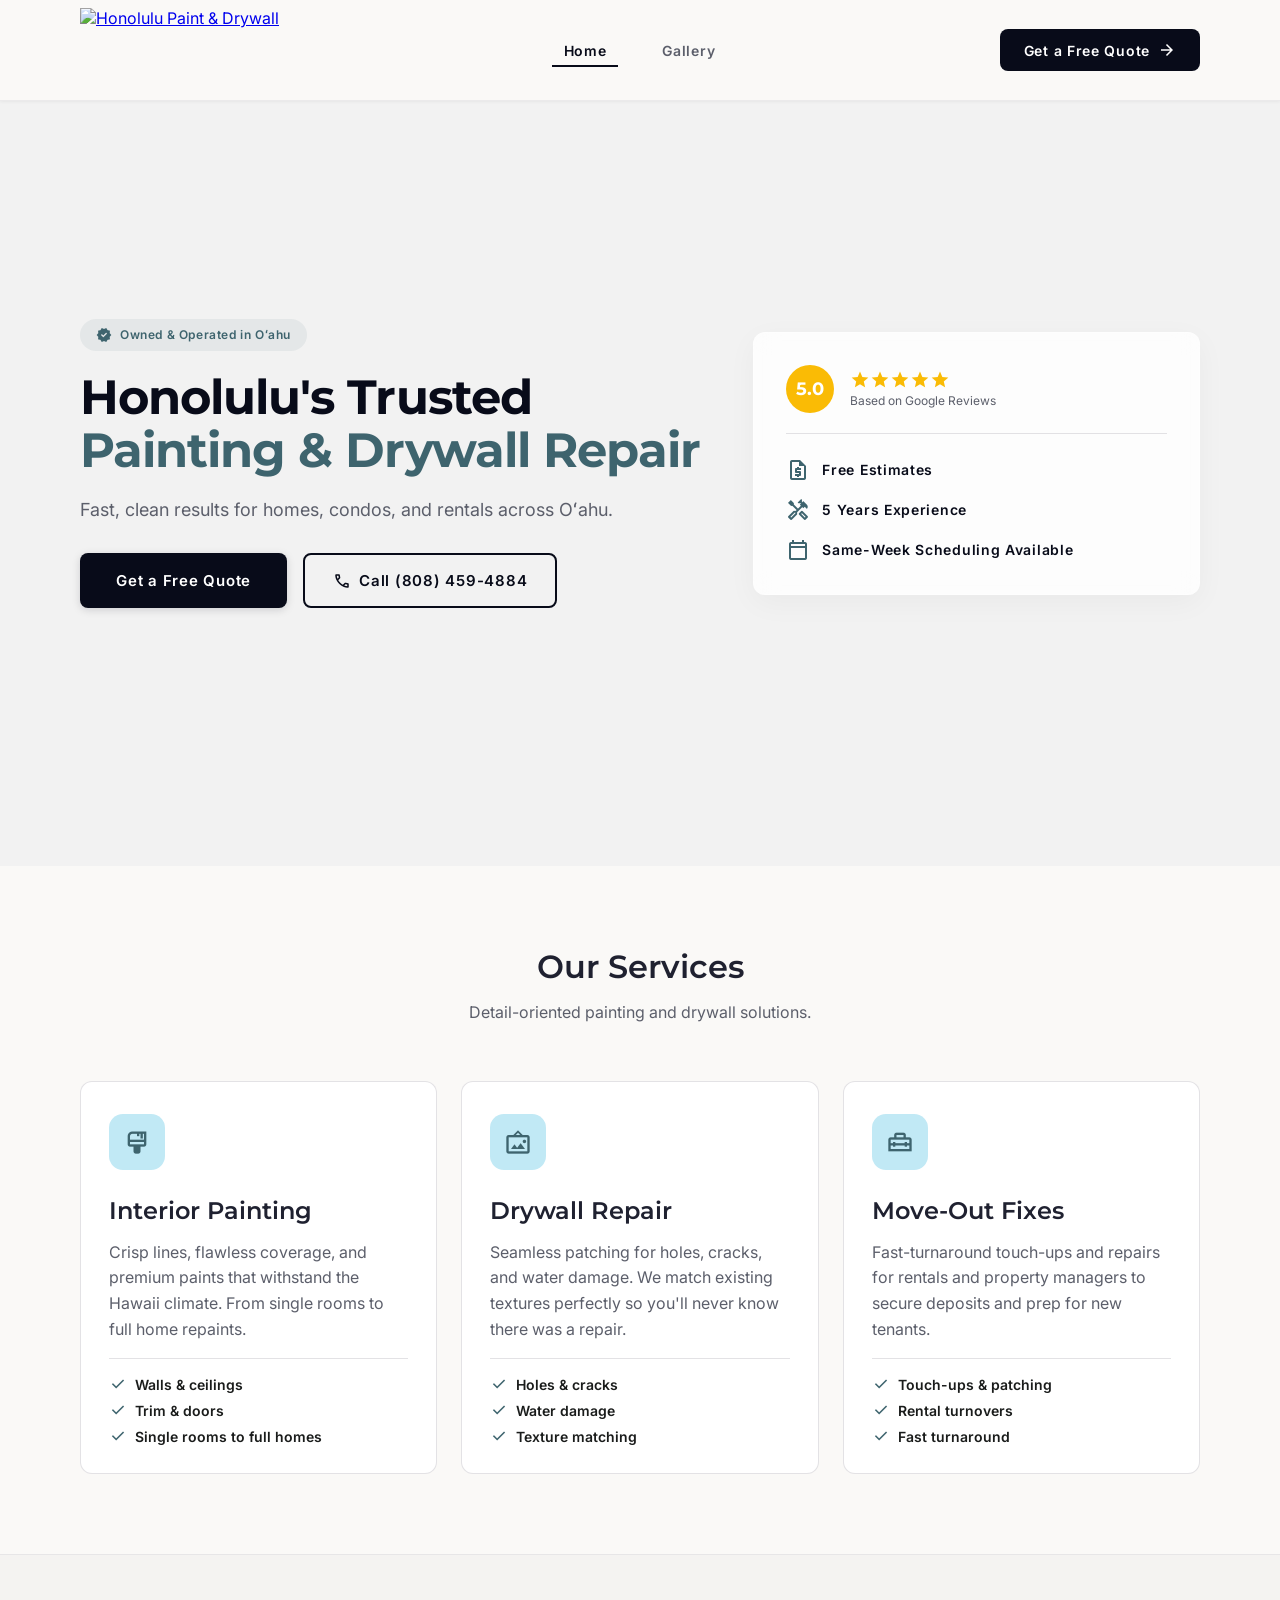
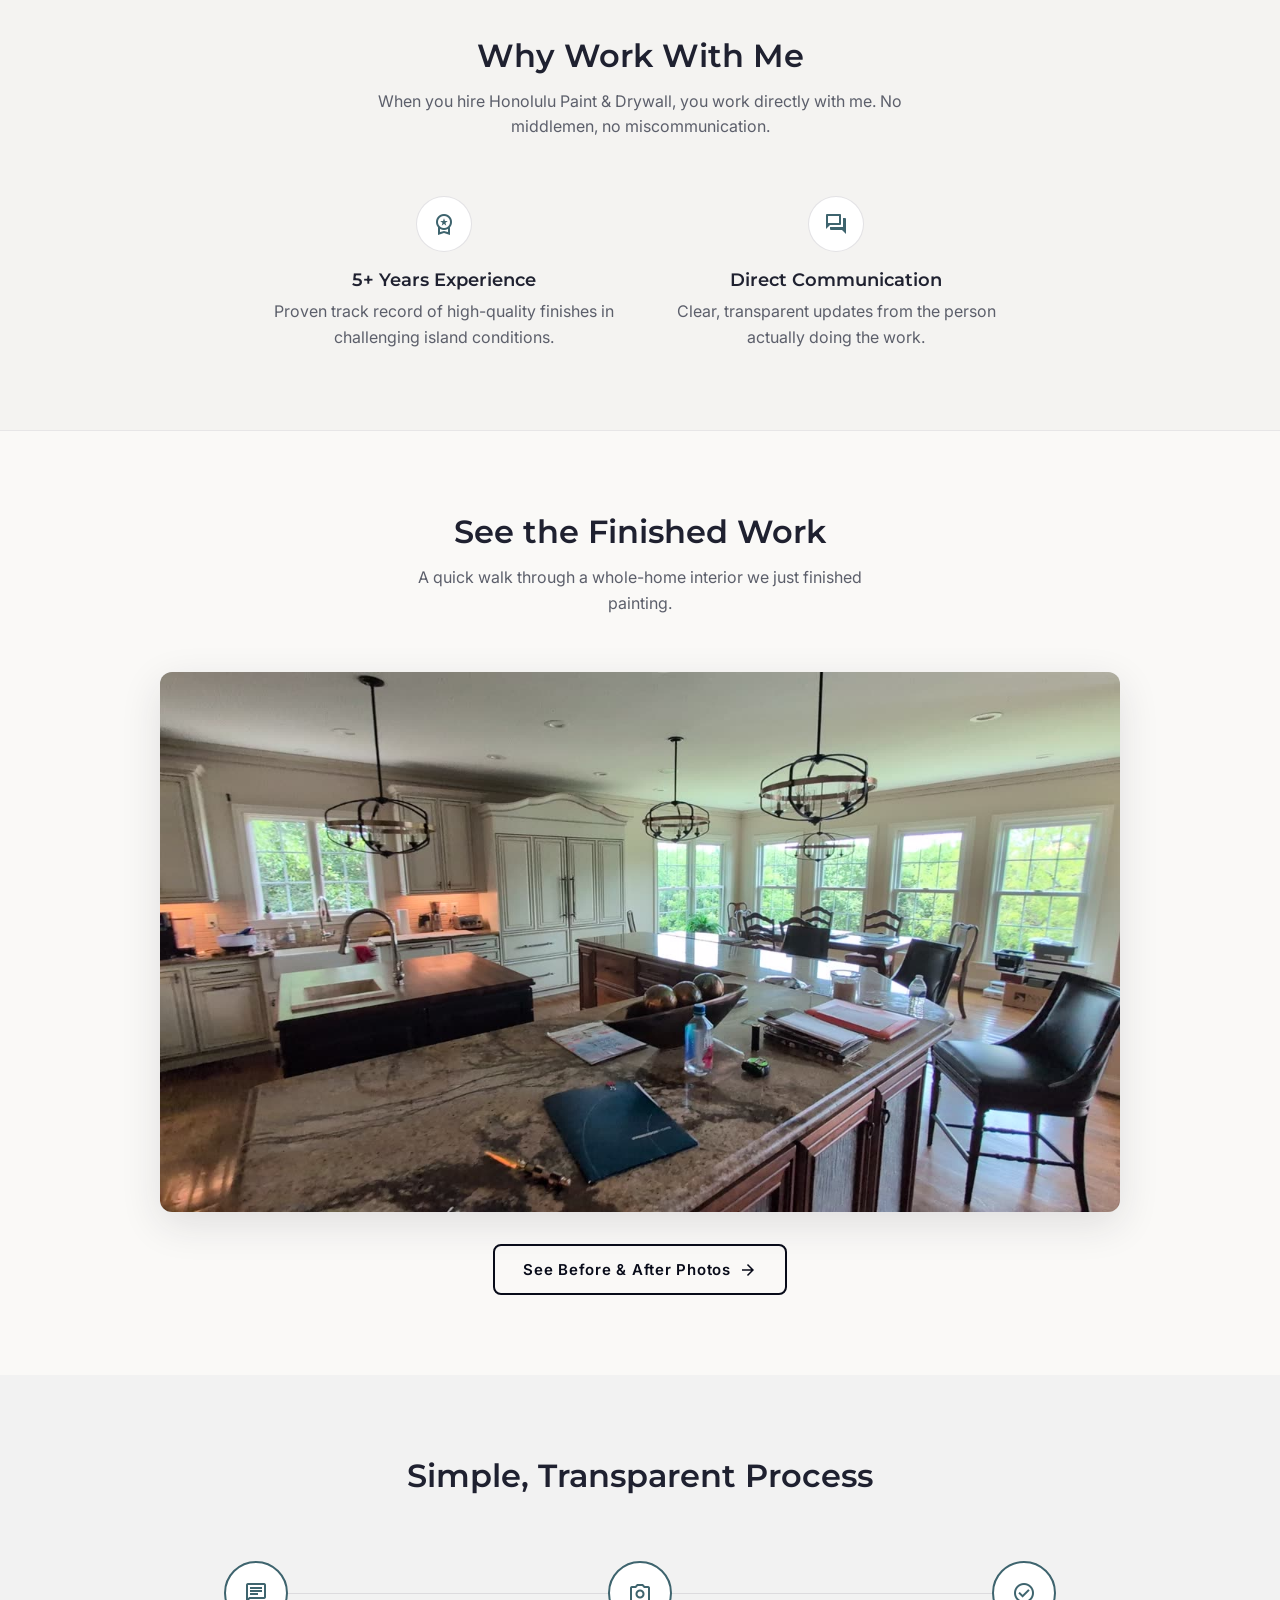
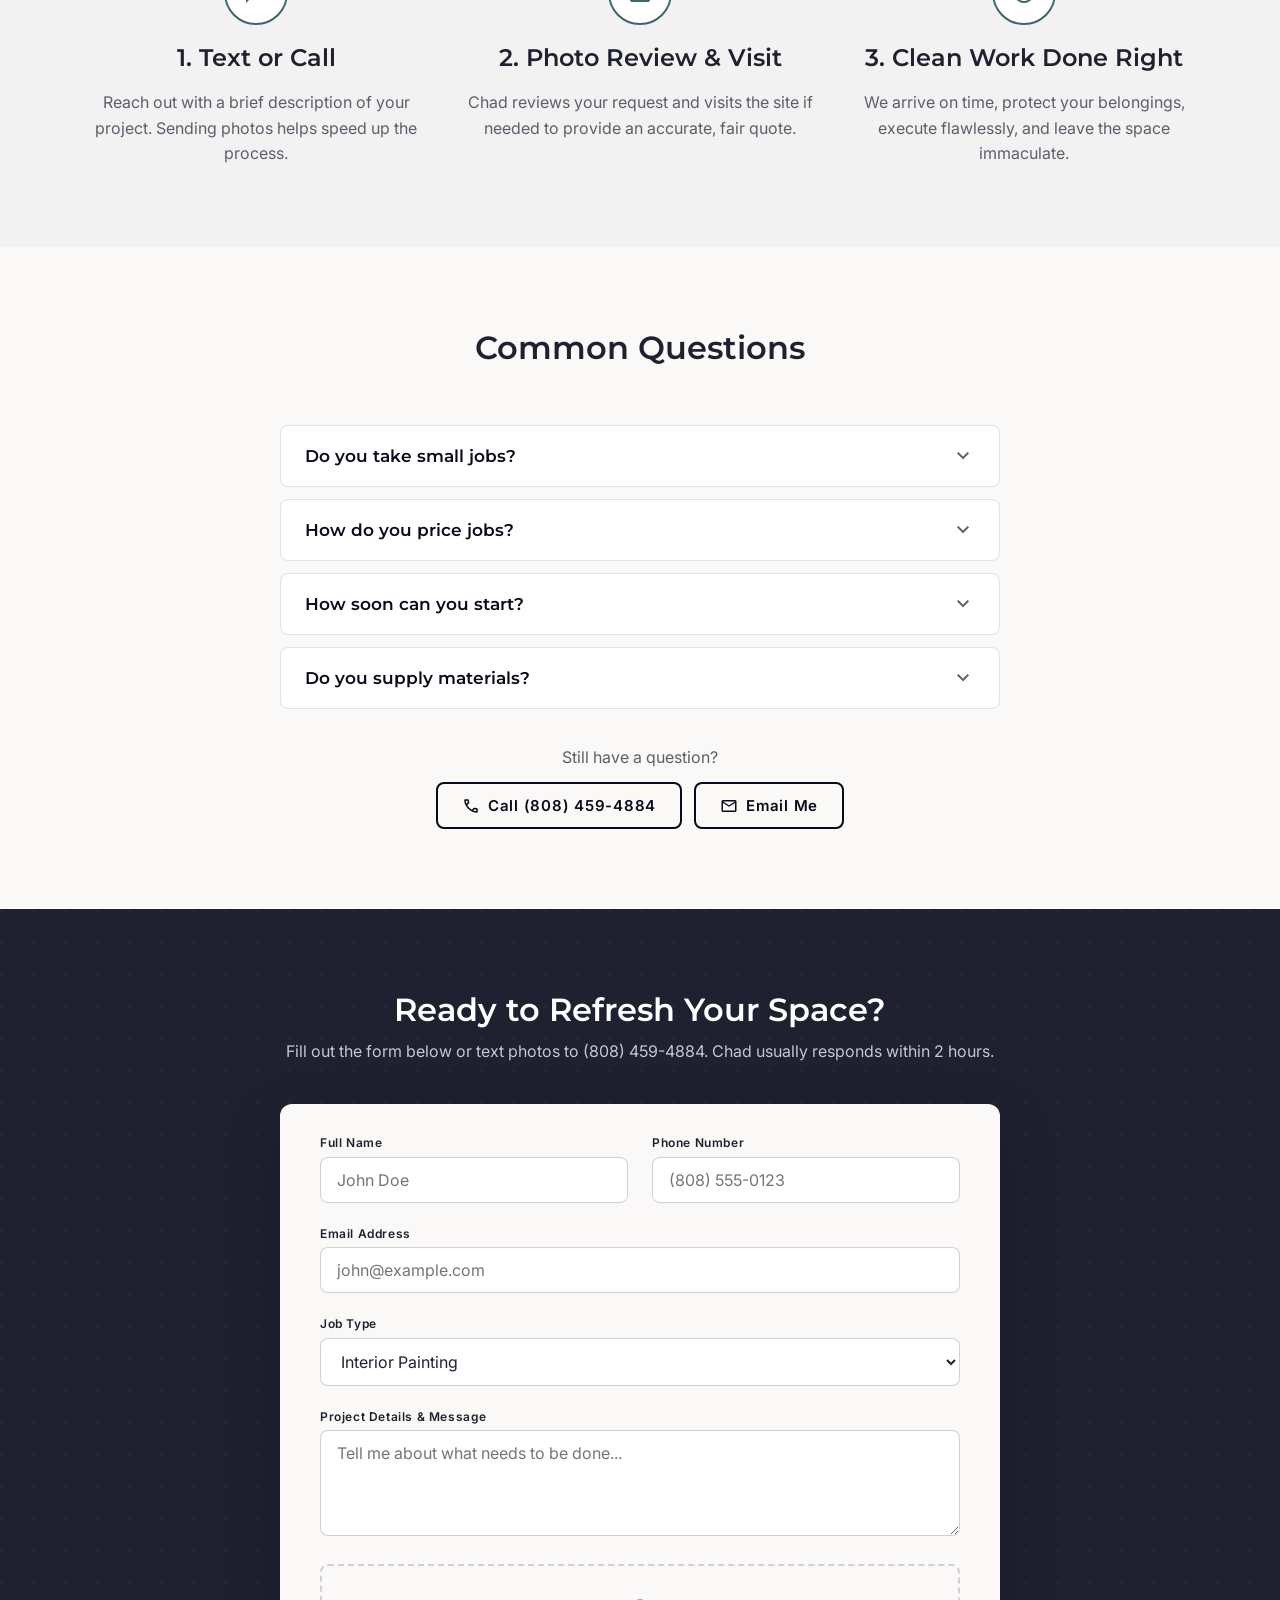
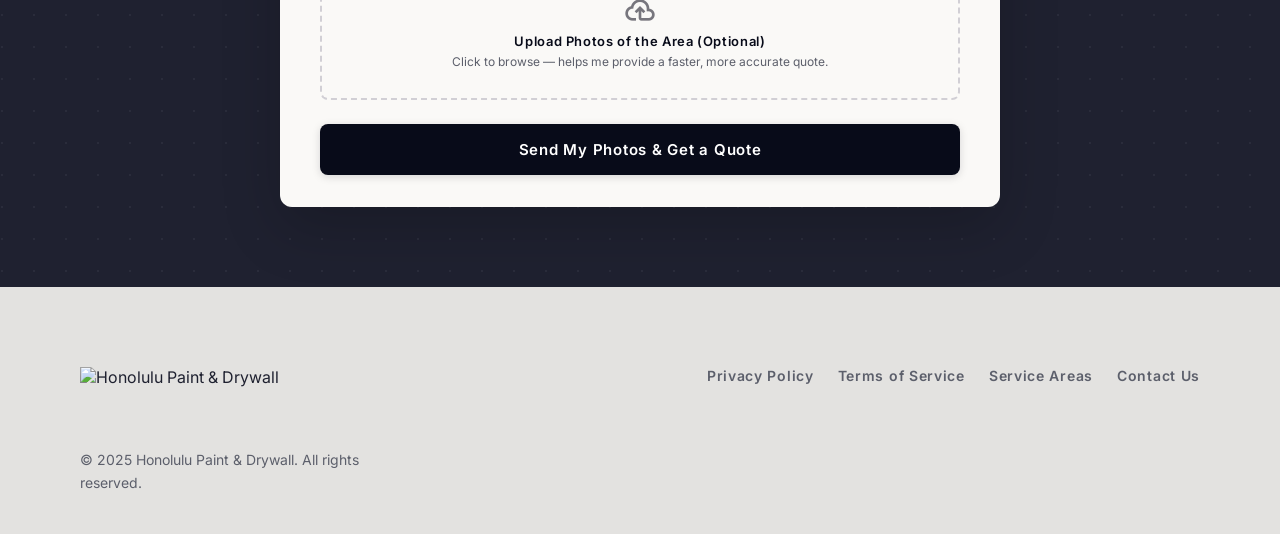
==== commit d9c692a4: "Fold FAQ into the home page and drop insurance claims Move four simplified questions onto the home p" ====
--- a/index.html
+++ b/index.html
@@ -21,7 +21,6 @@
     <div class="nav-links">
       <a href="index.html" class="active">Home</a>
       <a href="gallery.html">Gallery</a>
-      <a href="faq.html">FAQ</a>
     </div>
     <a href="#quote" class="nav-cta">Get a Free Quote <span class="material-symbols-outlined" style="font-size:18px">arrow_forward</span></a>
     <button class="nav-menu-btn" id="mobileMenuBtn" aria-label="Open menu">
@@ -31,7 +30,6 @@
   <div class="mobile-menu" id="mobileMenu">
     <a href="index.html" class="active">Home</a>
     <a href="gallery.html">Gallery</a>
-    <a href="faq.html">FAQ</a>
     <a href="#quote" class="mobile-cta">Get a Free Quote</a>
   </div>
 </nav>
@@ -72,7 +70,7 @@
         </div>
       </div>
       <ul class="trust-list">
-        <li><span class="material-symbols-outlined" style="color:var(--secondary)">shield</span> Licensed &amp; Insured</li>
+        <li><span class="material-symbols-outlined" style="color:var(--secondary)">request_quote</span> Free Estimates</li>
         <li><span class="material-symbols-outlined" style="color:var(--secondary)">handyman</span> 5 Years Experience</li>
         <li><span class="material-symbols-outlined" style="color:var(--secondary)">calendar_today</span> Same-Week Scheduling Available</li>
       </ul>
@@ -83,7 +81,7 @@
 <!-- MOBILE TRUST STRIP -->
 <div class="trust-strip">
   <div class="trust-strip-item"><span class="material-symbols-outlined icon-fill" style="font-size:16px;color:#FABB05">star</span> 5-Star Reviews</div>
-  <div class="trust-strip-item"><span class="material-symbols-outlined" style="font-size:16px">shield</span> Licensed &amp; Insured</div>
+  <div class="trust-strip-item"><span class="material-symbols-outlined" style="font-size:16px">request_quote</span> Free Estimates</div>
   <div class="trust-strip-item"><span class="material-symbols-outlined" style="font-size:16px">handyman</span> 5 Years Exp.</div>
   <div class="trust-strip-item"><span class="material-symbols-outlined" style="font-size:16px">calendar_today</span> Same-Week</div>
 </div>
@@ -200,6 +198,40 @@
 </section>
 
 
+<!-- FAQ -->
+<section class="faq-section" id="faq">
+  <div class="container">
+    <div class="section-header">
+      <h2 class="headline-md">Common Questions</h2>
+    </div>
+    <div class="faq-list">
+      <details class="faq-item">
+        <summary>Do you take small jobs?<span class="material-symbols-outlined">expand_more</span></summary>
+        <p class="body-md text-muted">Yes. No job is too small, from patching one hole to refreshing a single room.</p>
+      </details>
+      <details class="faq-item">
+        <summary>How do you price jobs?<span class="material-symbols-outlined">expand_more</span></summary>
+        <p class="body-md text-muted">Every job starts with a free walkthrough. Then you get a clear, written quote with no hidden fees.</p>
+      </details>
+      <details class="faq-item">
+        <summary>How soon can you start?<span class="material-symbols-outlined">expand_more</span></summary>
+        <p class="body-md text-muted">Usually within 1 to 3 weeks of approving your quote. Urgent drywall repairs can often be fit in sooner.</p>
+      </details>
+      <details class="faq-item">
+        <summary>Do you supply materials?<span class="material-symbols-outlined">expand_more</span></summary>
+        <p class="body-md text-muted">Yes, I bring all the paint and supplies. If you already have paint you want used, I&#39;m happy to use it and adjust the quote.</p>
+      </details>
+    </div>
+    <div class="faq-contact">
+      <p class="body-md text-muted">Still have a question?</p>
+      <div class="faq-contact-actions">
+        <a href="tel:+18084594884" class="btn-secondary" style="padding:12px 24px;font-size:15px"><span class="material-symbols-outlined" style="font-size:18px">call</span> Call (808) 459-4884</a>
+        <a href="mailto:chadprice59@gmail.com" class="btn-secondary" style="padding:12px 24px;font-size:15px"><span class="material-symbols-outlined" style="font-size:18px">mail</span> Email Me</a>
+      </div>
+    </div>
+  </div>
+</section>
+
 <!-- QUOTE FORM -->
 <section class="quote-section" id="quote">
   <div class="quote-bg-dots"></div>
@@ -262,7 +294,7 @@
       <a href="#">Privacy Policy</a>
       <a href="#">Terms of Service</a>
       <a href="#">Service Areas</a>
-      <a href="faq.html">Contact Us</a>
+      <a href="index.html#quote">Contact Us</a>
     </div>
   </div>
 </footer>
--- a/home.css
+++ b/home.css
@@ -283,6 +283,30 @@
   color: var(--secondary);
 }
 .why-point h3 { font-size: 18px; margin-bottom: 6px; }
+
+/* FAQ */
+.faq-section { padding: var(--section-gap) 0; }
+.faq-list { max-width: 720px; margin: 0 auto; display: flex; flex-direction: column; gap: 12px; }
+.faq-item {
+  background: var(--surface-container-lowest);
+  border: 1px solid rgba(199,197,204,0.5);
+  border-radius: var(--radius-lg);
+  transition: box-shadow 0.2s;
+}
+.faq-item:hover { box-shadow: 0 4px 12px rgba(31,33,48,0.06); }
+.faq-item summary {
+  list-style: none; cursor: pointer;
+  display: flex; align-items: center; justify-content: space-between; gap: 16px;
+  padding: 18px 24px;
+  font-family: 'Montserrat', sans-serif; font-size: 17px; font-weight: 600;
+  color: var(--primary);
+}
+.faq-item summary::-webkit-details-marker { display: none; }
+.faq-item summary .material-symbols-outlined { color: var(--text-muted); transition: transform 0.25s; }
+.faq-item[open] summary .material-symbols-outlined { transform: rotate(180deg); }
+.faq-item p { padding: 0 24px 20px; margin: 0; }
+.faq-contact { text-align: center; margin-top: 36px; }
+.faq-contact-actions { display: flex; justify-content: center; gap: 12px; flex-wrap: wrap; margin-top: 12px; }
 
 /* Finished work video */
 .showcase-section { padding: 0 0 var(--section-gap); background: var(--surface); }
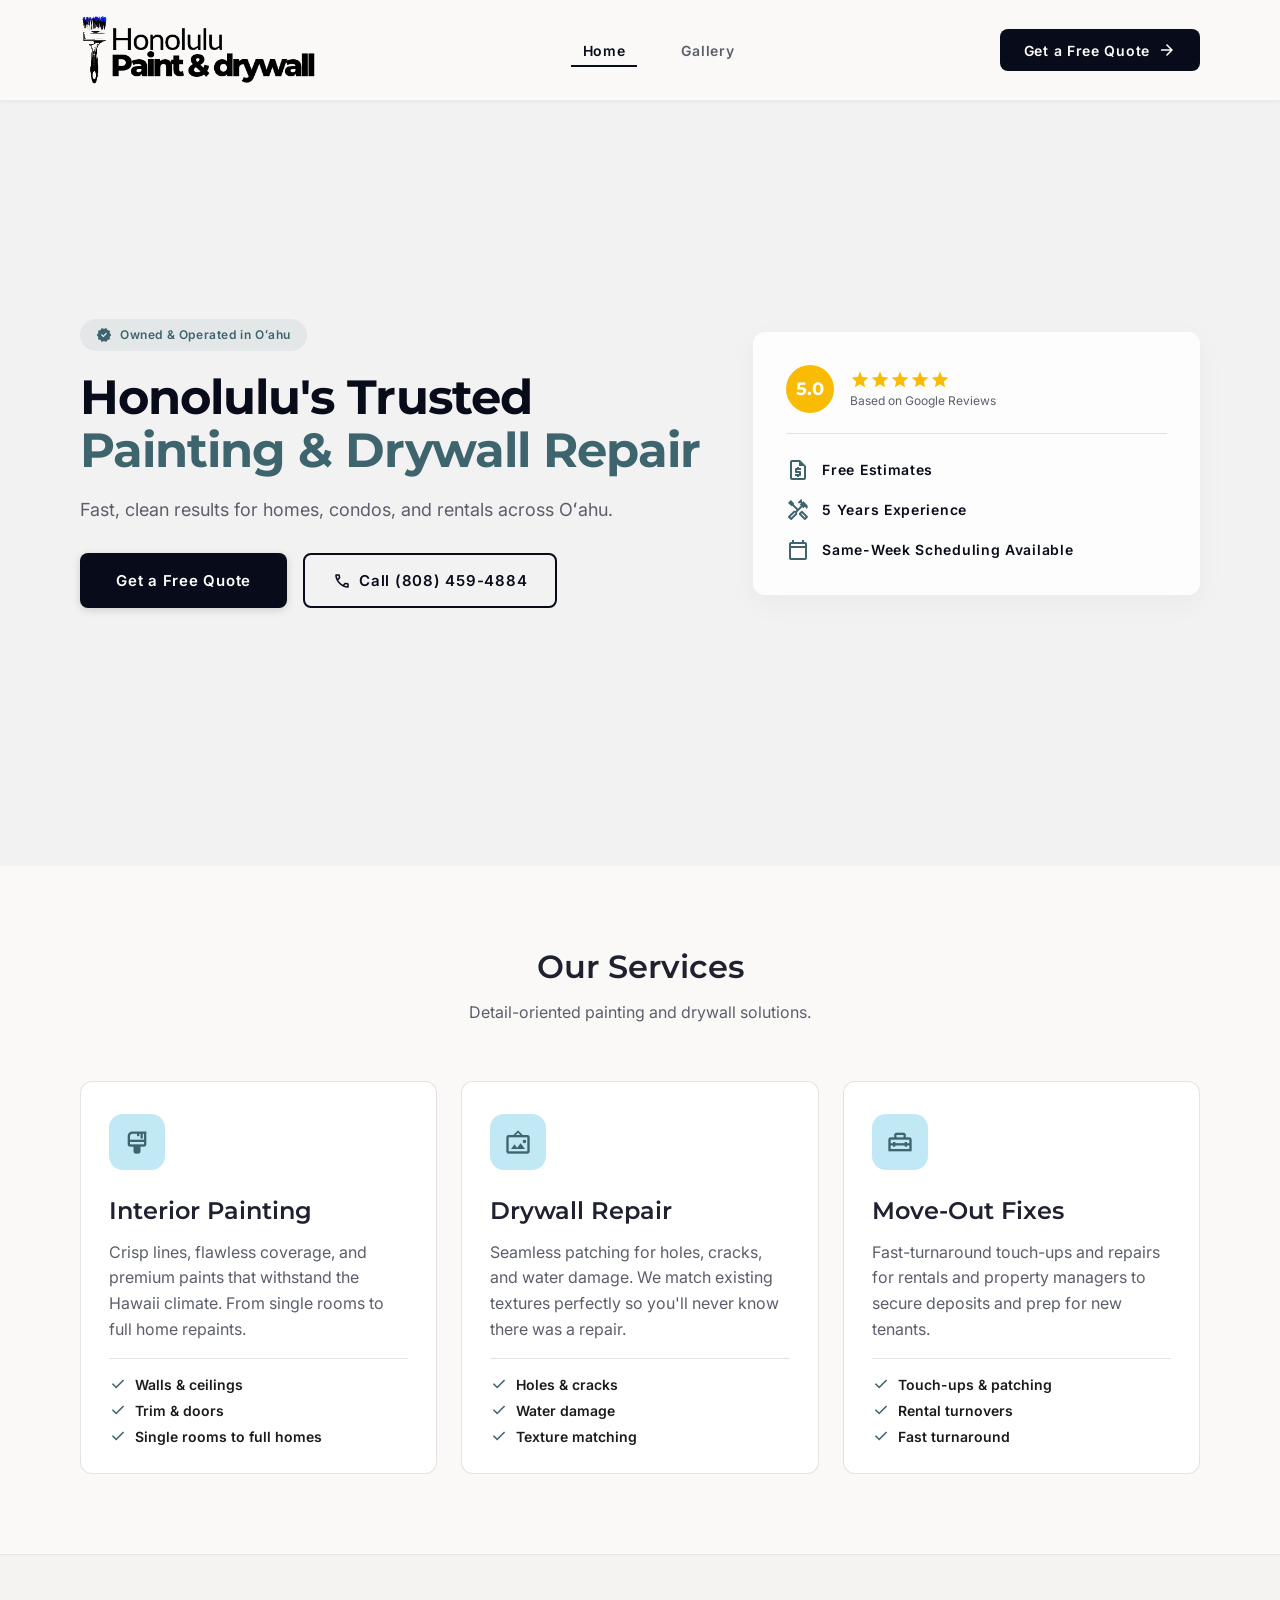
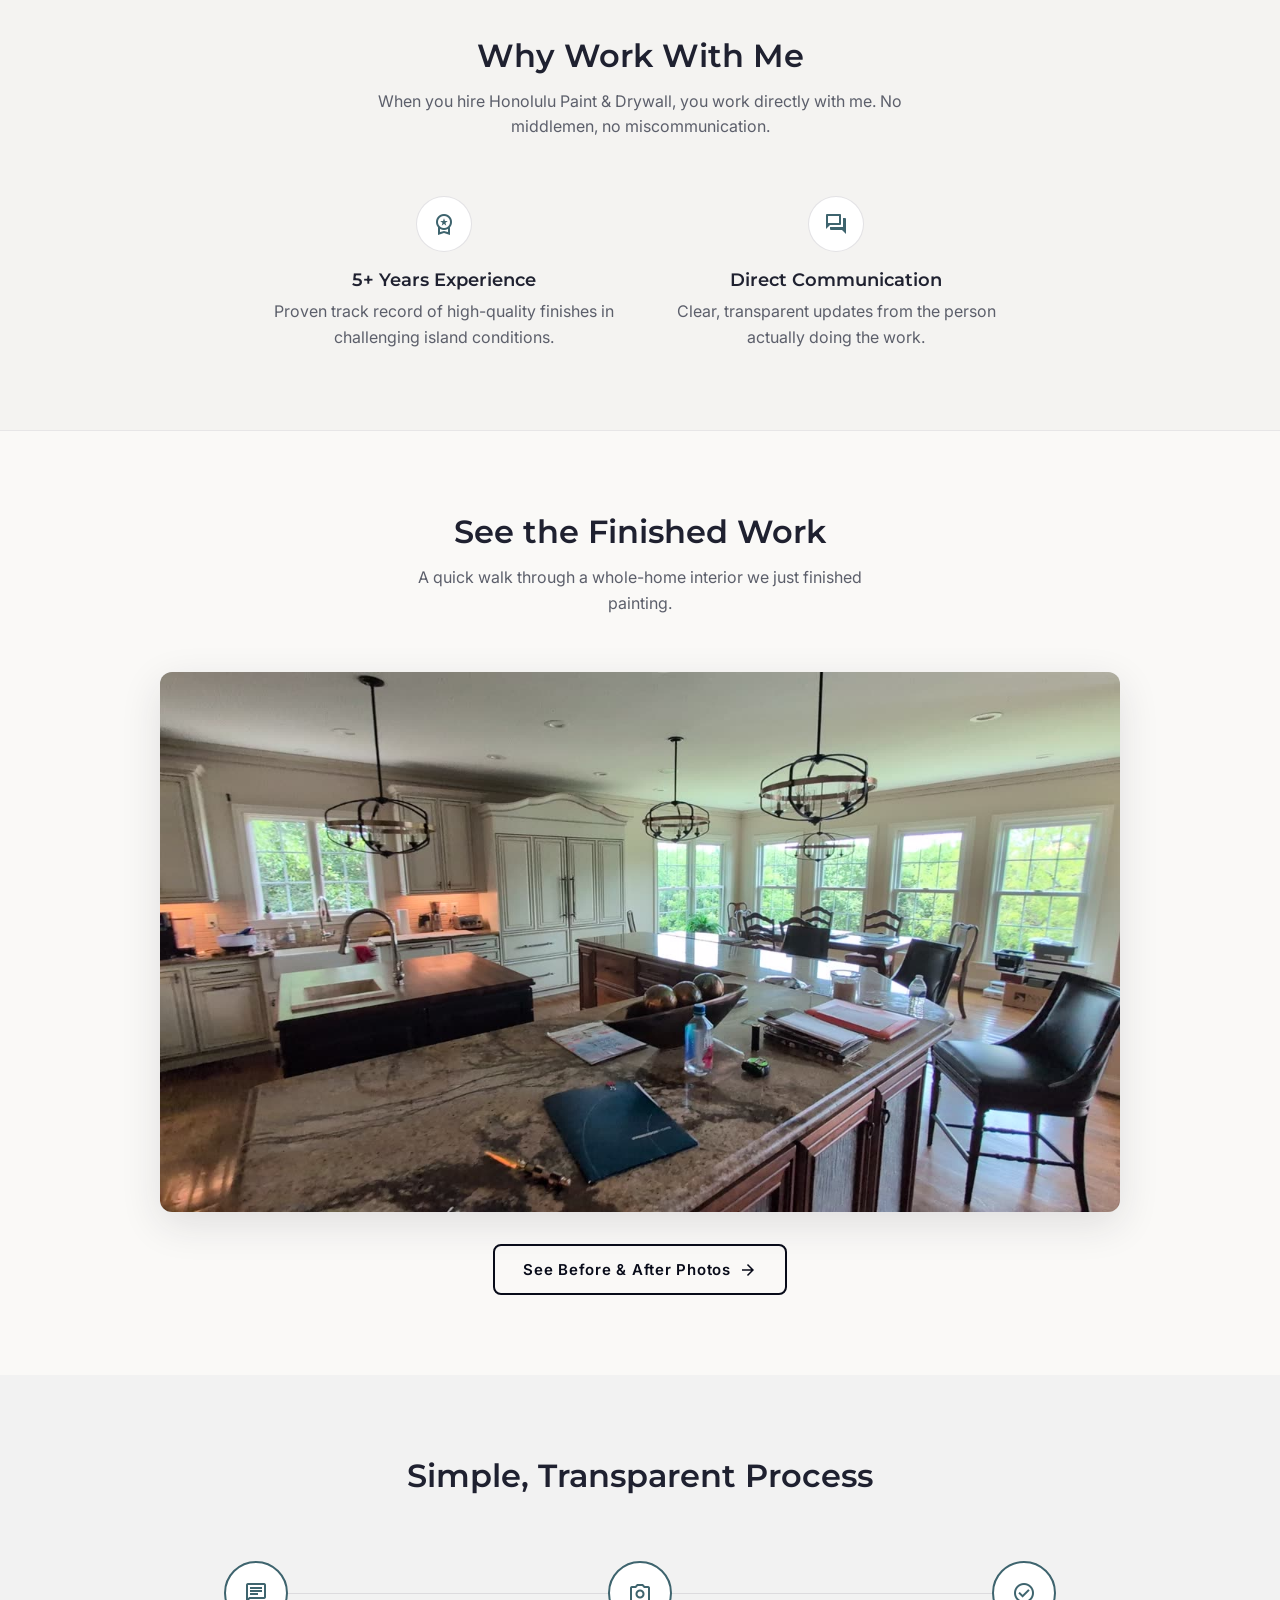
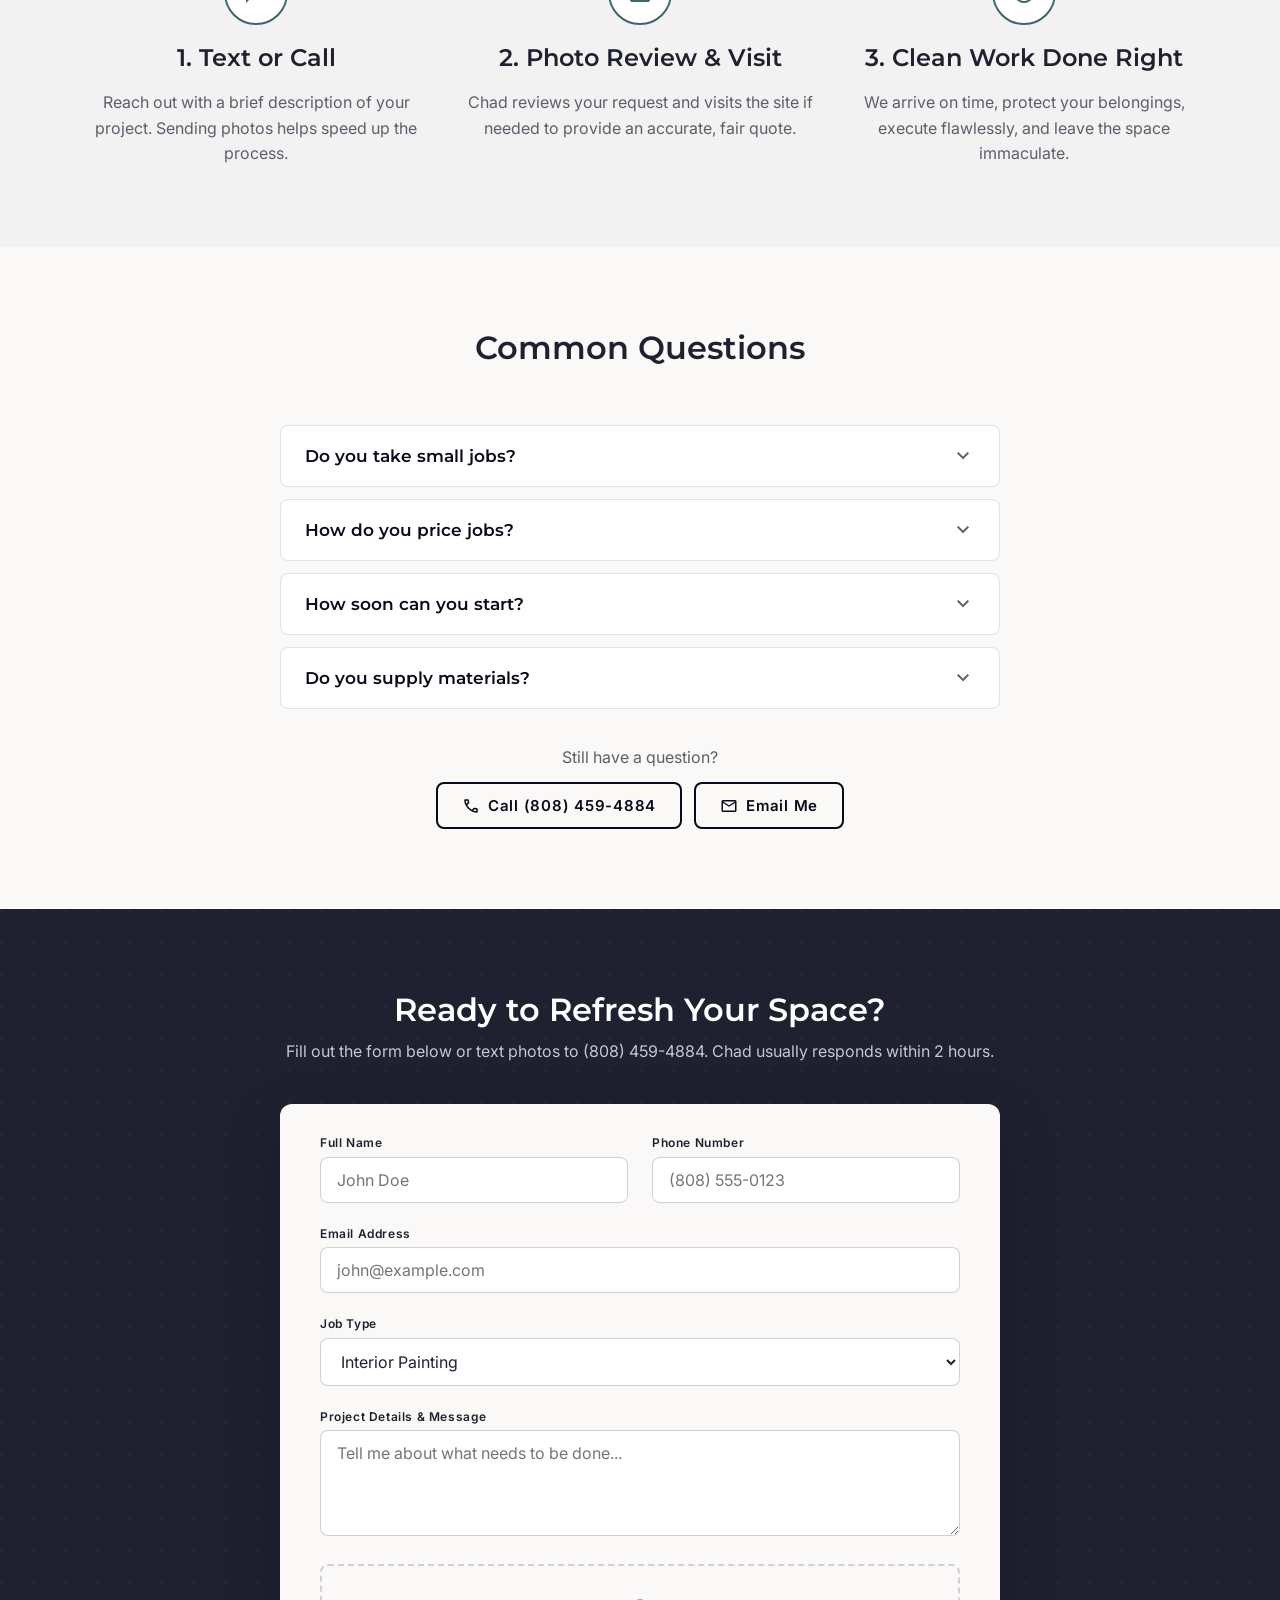
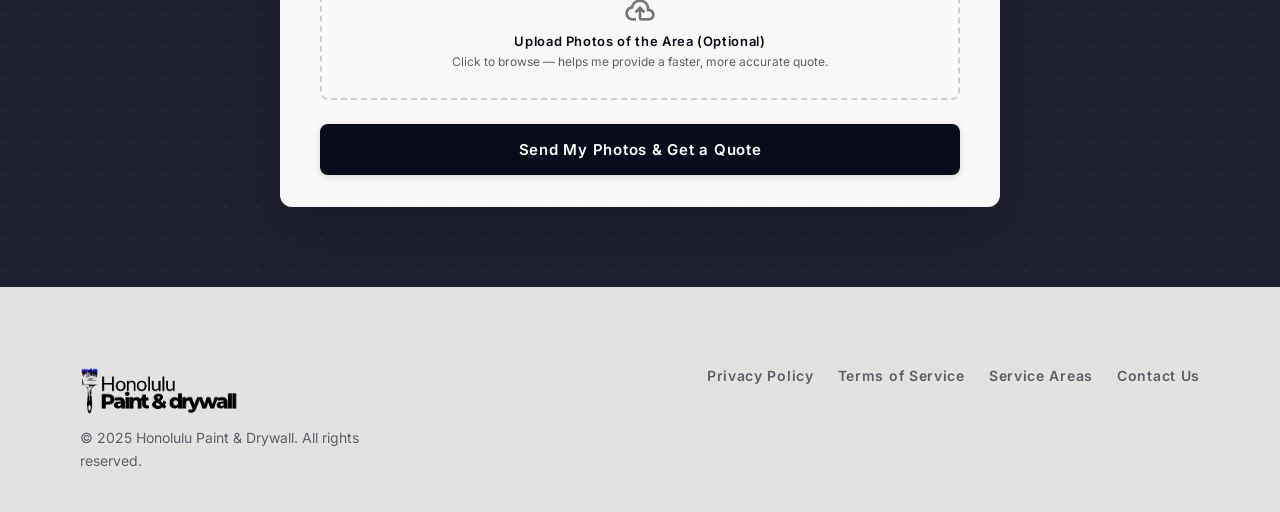
==== commit fc35fdc6: "Make the logo bigger and host it on the site Chad's logo file is a 500x500 square with the logo in a" ====
--- a/index.html
+++ b/index.html
@@ -17,7 +17,7 @@
 <!-- NAV -->
 <nav class="nav">
   <div class="nav-inner">
-    <a href="index.html" class="nav-logo"><img src="https://lh3.googleusercontent.com/aida-public/[base64]" alt="Honolulu Paint & Drywall"></a>
+    <a href="index.html" class="nav-logo"><img src="images/logo.png" alt="Honolulu Paint & Drywall"></a>
     <div class="nav-links">
       <a href="index.html" class="active">Home</a>
       <a href="gallery.html">Gallery</a>
@@ -287,7 +287,7 @@
 <footer class="footer">
   <div class="footer-inner">
     <div class="footer-brand">
-      <img src="https://lh3.googleusercontent.com/aida-public/[base64]" alt="Honolulu Paint & Drywall">
+      <img src="images/logo.png" alt="Honolulu Paint & Drywall">
       <p class="footer-copy">© 2025 Honolulu Paint &amp; Drywall. All rights reserved.</p>
     </div>
     <div class="footer-links">
--- a/shared.css
+++ b/shared.css
@@ -139,7 +139,7 @@
   padding: 0 var(--margin-desktop);
   height: 100px;
 }
-.nav-logo img { height: 84px; width: auto; object-fit: contain; display: block; }
+.nav-logo img { height: 72px; width: auto; object-fit: contain; display: block; }
 .nav-links { display: flex; gap: 32px; align-items: center; }
 .nav-links a {
   font-family: 'Inter', sans-serif; font-size: 14px; font-weight: 600;
@@ -159,6 +159,7 @@
 .nav-menu-btn { display: none; background: none; border: none; cursor: pointer; color: var(--primary); }
 @media (max-width: 768px) {
   .nav-inner { padding: 0 var(--margin-mobile); }
+  .nav-logo img { height: 50px; }
   .nav-links { display: none; }
   .nav-cta { display: none; }
   .nav-menu-btn { display: block; }
@@ -188,7 +189,7 @@
   display: flex; justify-content: space-between; align-items: flex-start;
   gap: var(--gutter); flex-wrap: wrap;
 }
-.footer-brand img { height: 70px; object-fit: contain; display: block; margin-bottom: 12px; }
+.footer-brand img { height: 48px; width: auto; object-fit: contain; display: block; margin-bottom: 12px; }
 .footer-copy { font-family: 'Inter', sans-serif; font-size: 14px; color: var(--text-muted); max-width: 320px; line-height: 1.6; }
 .footer-links { display: flex; flex-wrap: wrap; gap: 24px; align-items: center; }
 .footer-links a {
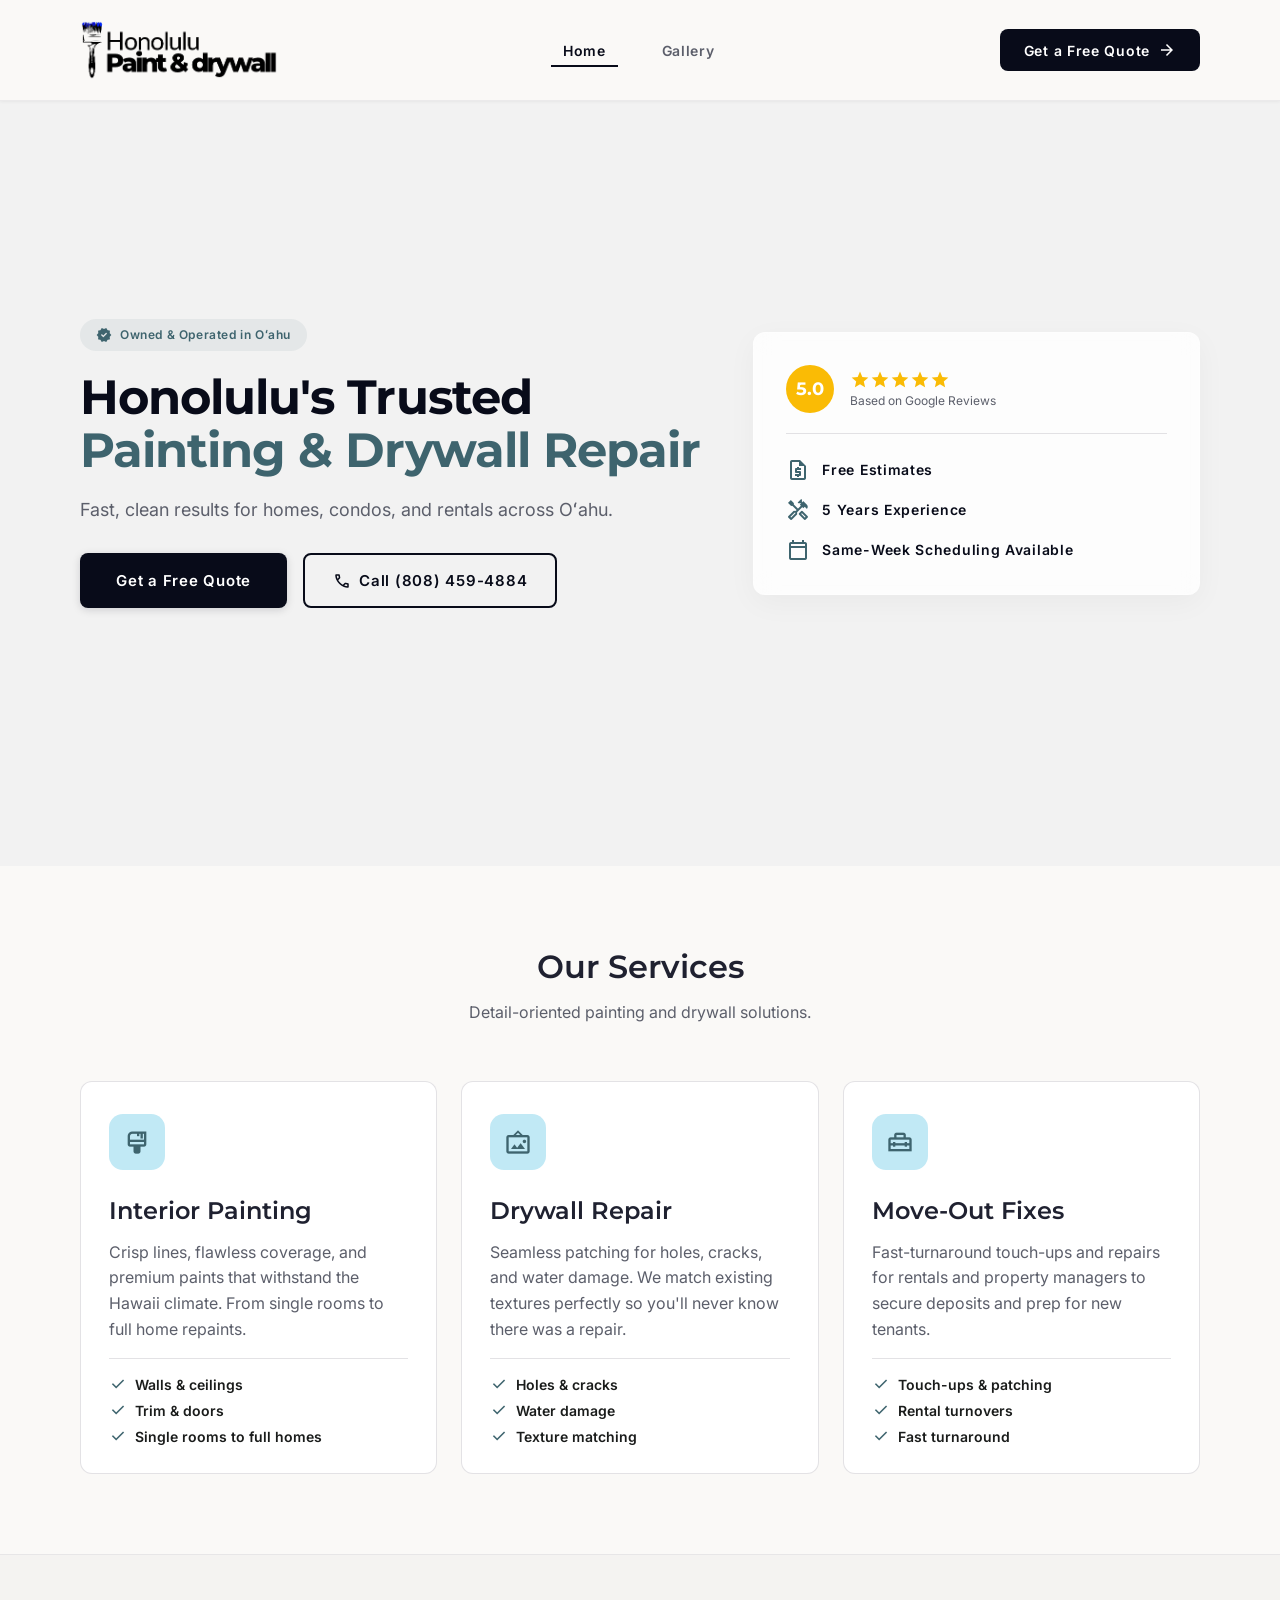
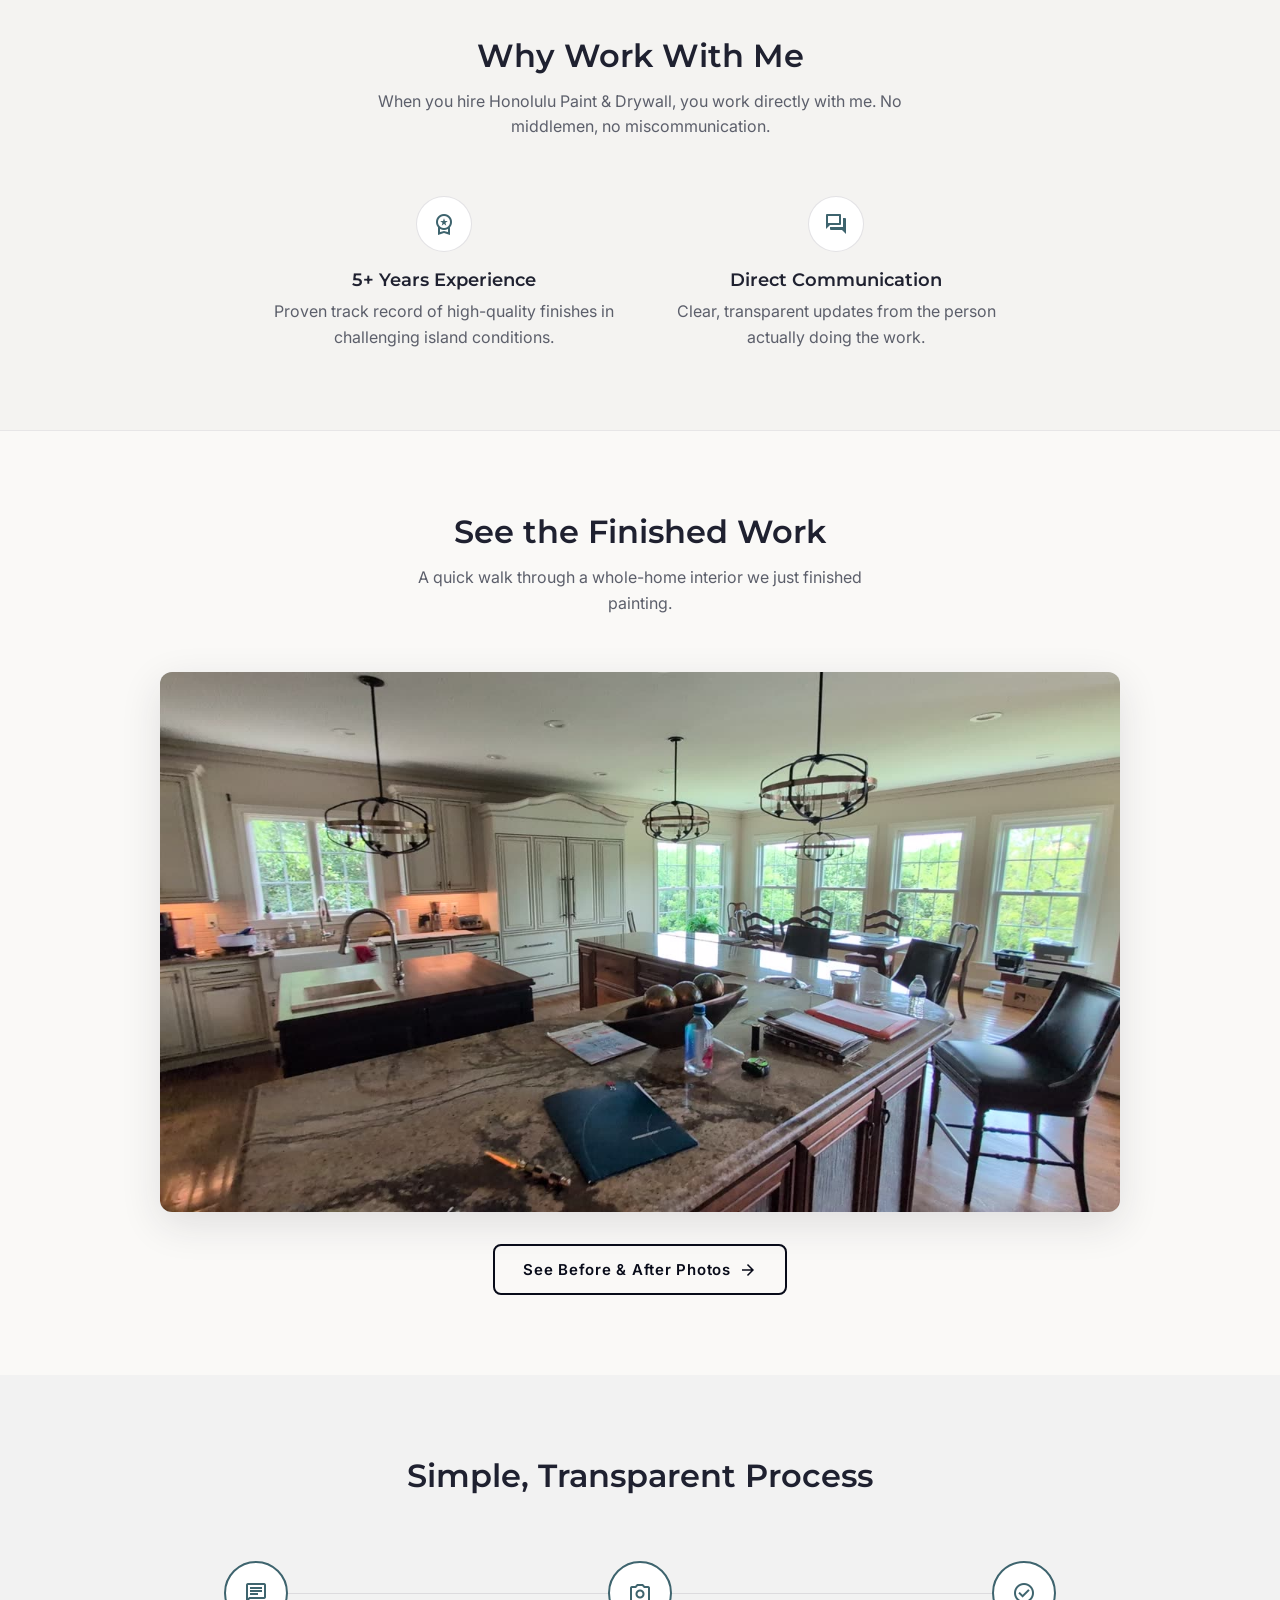
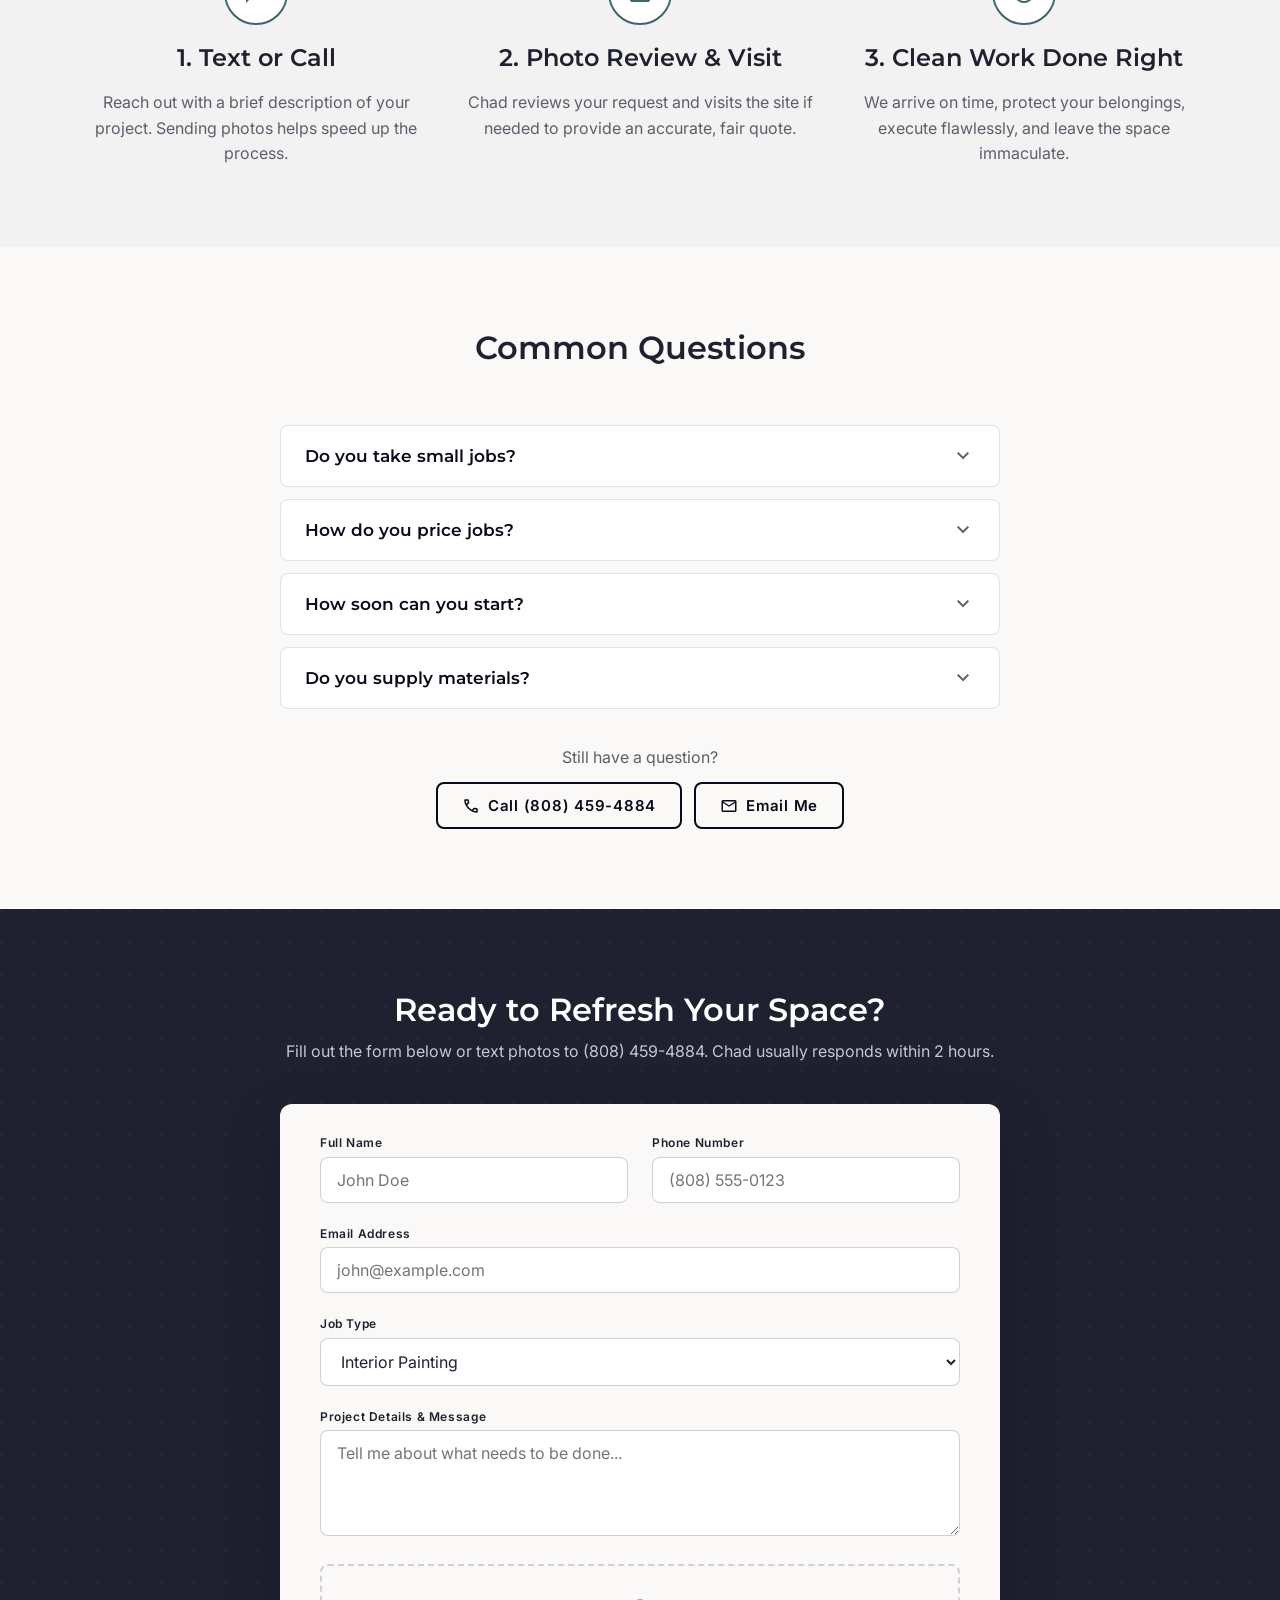
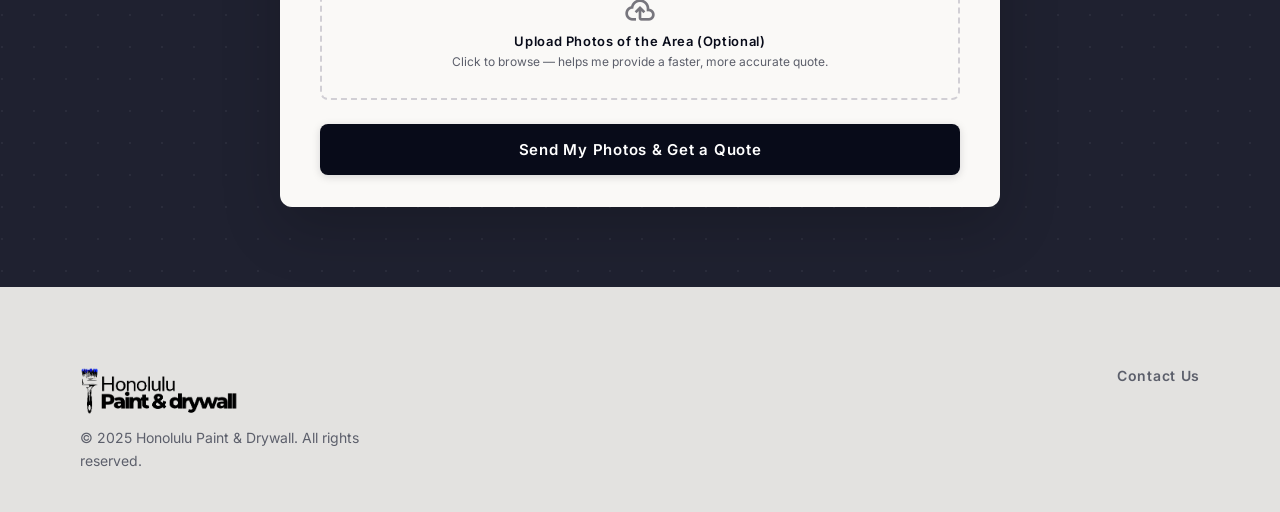
==== commit 7320bda1: "Shrink logo slightly and tidy the site for phones - Header logo 60px on desktop, 42px on phones - Me" ====
--- a/index.html
+++ b/index.html
@@ -291,9 +291,6 @@
       <p class="footer-copy">© 2025 Honolulu Paint &amp; Drywall. All rights reserved.</p>
     </div>
     <div class="footer-links">
-      <a href="#">Privacy Policy</a>
-      <a href="#">Terms of Service</a>
-      <a href="#">Service Areas</a>
       <a href="index.html#quote">Contact Us</a>
     </div>
   </div>
--- a/shared.css
+++ b/shared.css
@@ -139,7 +139,7 @@
   padding: 0 var(--margin-desktop);
   height: 100px;
 }
-.nav-logo img { height: 72px; width: auto; object-fit: contain; display: block; }
+.nav-logo img { height: 60px; width: auto; object-fit: contain; display: block; }
 .nav-links { display: flex; gap: 32px; align-items: center; }
 .nav-links a {
   font-family: 'Inter', sans-serif; font-size: 14px; font-weight: 600;
@@ -156,13 +156,13 @@
   text-decoration: none; border: none; cursor: pointer; transition: opacity 0.2s;
 }
 .nav-cta:hover { opacity: 0.9; }
-.nav-menu-btn { display: none; background: none; border: none; cursor: pointer; color: var(--primary); }
+.nav-menu-btn { display: none; background: none; border: none; cursor: pointer; color: var(--primary); width: 44px; height: 44px; align-items: center; justify-content: center; margin-right: -10px; }
 @media (max-width: 768px) {
   .nav-inner { padding: 0 var(--margin-mobile); }
-  .nav-logo img { height: 50px; }
+  .nav-logo img { height: 42px; }
   .nav-links { display: none; }
   .nav-cta { display: none; }
-  .nav-menu-btn { display: block; }
+  .nav-menu-btn { display: flex; }
 }
 .mobile-menu {
   display: none; flex-direction: column;
@@ -200,6 +200,7 @@
 @media (max-width: 768px) {
   .footer-inner { flex-direction: column; align-items: center; padding: 0 var(--margin-mobile); text-align: center; }
   .footer-links { justify-content: center; }
+  .footer-links a { padding: 12px 8px; }
 }
 
 /* ===== BUTTONS ===== */
--- a/home.css
+++ b/home.css
@@ -342,8 +342,11 @@
   .form-grid { grid-template-columns: 1fr; }
   .quote-form { padding: 24px 20px; }
   .mobile-bottom-nav { display: flex; }
-  .process-line { display: block; }
-  .process-grid { grid-template-columns: repeat(3,1fr); }
+  .mobile-nav-item { min-width: 0; }
+  .process-line { display: none; }
+  .process-grid { grid-template-columns: 1fr; gap: 40px; }
+  .trust-strip { display: grid; grid-template-columns: 1fr 1fr; gap: 10px 16px; overflow: visible; }
+  .trust-strip-item { justify-content: center; }
 }
 @media (min-width: 1025px) {
   .process-line { display: block; }
